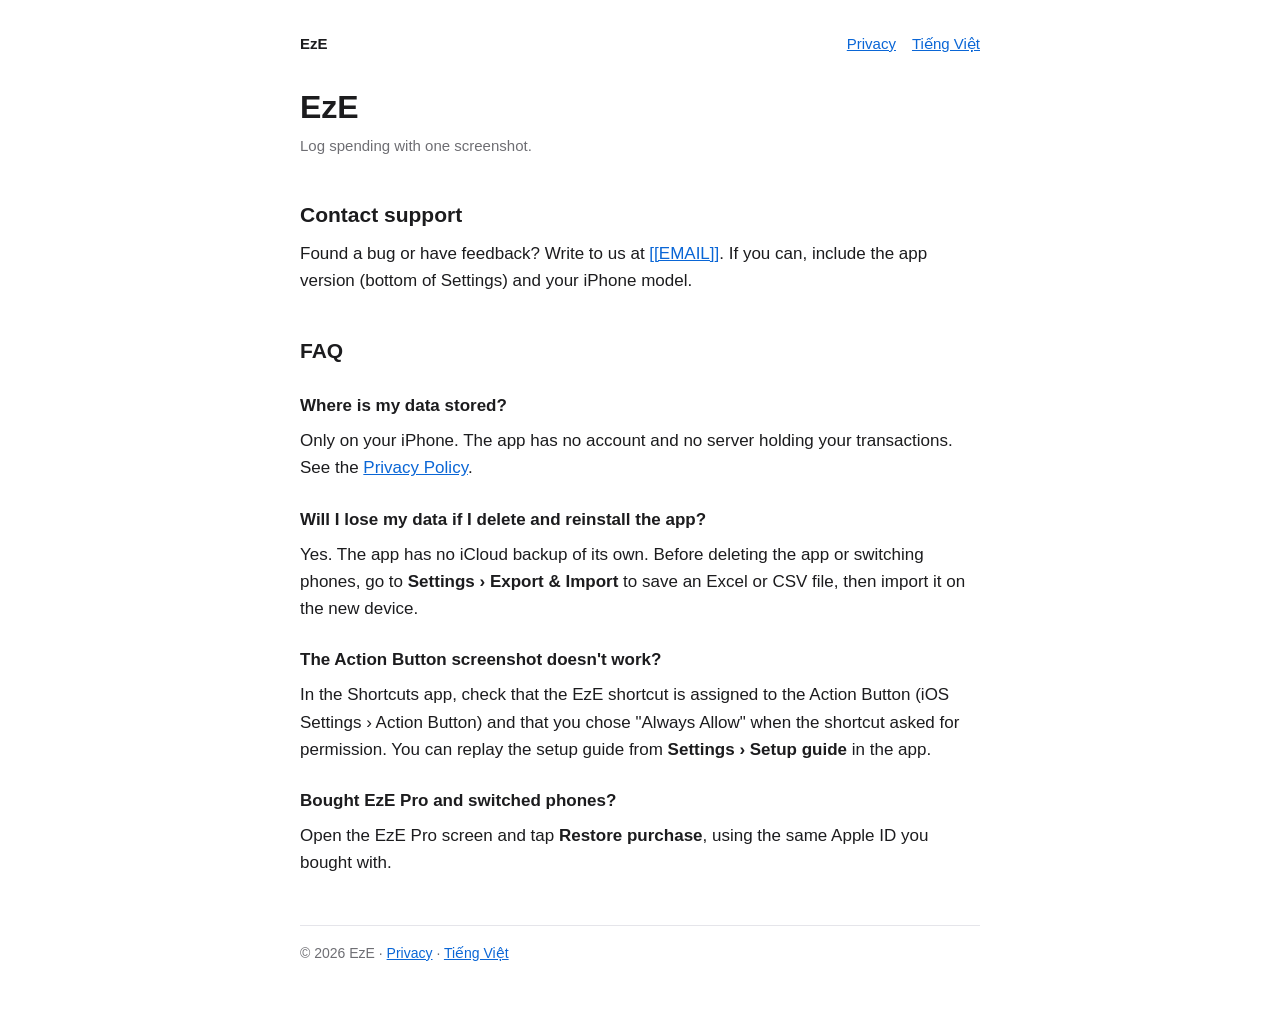
==== en/index.html @ e40d573e "Add EzE support and privacy policy pages (vi, en) Co-Authored-By: Claude Opus 5.5 <noreply@anthropic" ====
<!DOCTYPE html>
<html lang="en">
<head>
  <meta charset="utf-8">
  <meta name="viewport" content="width=device-width, initial-scale=1">
  <title>EzE – Support</title>
  <meta name="description" content="EzE: log spending with one screenshot. Support page.">
  <link rel="alternate" hreflang="vi" href="../">
  <link rel="stylesheet" href="../assets/style.css">
</head>
<body>
<main>
  <header class="top">
    <a class="brand" href="./">EzE</a>
    <nav><a href="privacy/">Privacy</a><a href="../" hreflang="vi">Tiếng Việt</a></nav>
  </header>

  <h1>EzE</h1>
  <p class="meta">Log spending with one screenshot.</p>

  <h2>Contact support</h2>
  <p>Found a bug or have feedback? Write to us at <a href="mailto:[[EMAIL]]">[[EMAIL]]</a>. If you can, include the app version (bottom of Settings) and your iPhone model.</p>

  <h2>FAQ</h2>

  <h3>Where is my data stored?</h3>
  <p>Only on your iPhone. The app has no account and no server holding your transactions. See the <a href="privacy/">Privacy Policy</a>.</p>

  <h3>Will I lose my data if I delete and reinstall the app?</h3>
  <p>Yes. The app has no iCloud backup of its own. Before deleting the app or switching phones, go to <strong>Settings › Export &amp; Import</strong> to save an Excel or CSV file, then import it on the new device.</p>

  <h3>The Action Button screenshot doesn't work?</h3>
  <p>In the Shortcuts app, check that the EzE shortcut is assigned to the Action Button (iOS Settings › Action Button) and that you chose "Always Allow" when the shortcut asked for permission. You can replay the setup guide from <strong>Settings › Setup guide</strong> in the app.</p>

  <h3>Bought EzE Pro and switched phones?</h3>
  <p>Open the EzE Pro screen and tap <strong>Restore purchase</strong>, using the same Apple ID you bought with.</p>

  <footer>© 2026 EzE · <a href="privacy/">Privacy</a> · <a href="../" hreflang="vi">Tiếng Việt</a></footer>
</main>
</body>
</html>
---- assets/style.css ----
:root {
  color-scheme: light dark;
  --bg: #ffffff;
  --text: #1c1c1e;
  --muted: #6e6e73;
  --border: #e5e5ea;
  --card: #f5f5f7;
  --link: #0a66d6;
}

@media (prefers-color-scheme: dark) {
  :root {
    --bg: #000000;
    --text: #f5f5f7;
    --muted: #a1a1a6;
    --border: #2c2c2e;
    --card: #1c1c1e;
    --link: #4da3ff;
  }
}

* { box-sizing: border-box; }

body {
  margin: 0;
  background: var(--bg);
  color: var(--text);
  font: 17px/1.6 -apple-system, BlinkMacSystemFont, "SF Pro Text", "Segoe UI", Roboto, "Helvetica Neue", Arial, sans-serif;
  -webkit-text-size-adjust: 100%;
}

main {
  max-width: 720px;
  margin: 0 auto;
  padding: 32px 20px 64px;
}

header.top {
  display: flex;
  justify-content: space-between;
  align-items: center;
  gap: 16px;
  margin-bottom: 32px;
  font-size: 15px;
}

header.top .brand { font-weight: 700; color: var(--text); text-decoration: none; }
header.top nav a { margin-left: 16px; }

h1 { font-size: 32px; line-height: 1.2; margin: 0 0 8px; }
h2 { font-size: 21px; margin: 40px 0 8px; }
h3 { font-size: 17px; margin: 24px 0 4px; }

p, ul { margin: 8px 0; }
ul { padding-left: 22px; }
li { margin: 4px 0; }

a { color: var(--link); }

.meta { color: var(--muted); font-size: 15px; margin-bottom: 24px; }

.summary {
  background: var(--card);
  border-radius: 14px;
  padding: 16px 20px;
  margin: 24px 0;
}
.summary ul { margin: 0; }

table { width: 100%; border-collapse: collapse; margin: 12px 0; font-size: 15px; }
th, td { text-align: left; vertical-align: top; padding: 10px 8px; border-bottom: 1px solid var(--border); }
th { color: var(--muted); font-weight: 600; }

footer {
  margin-top: 48px;
  padding-top: 16px;
  border-top: 1px solid var(--border);
  color: var(--muted);
  font-size: 14px;
}
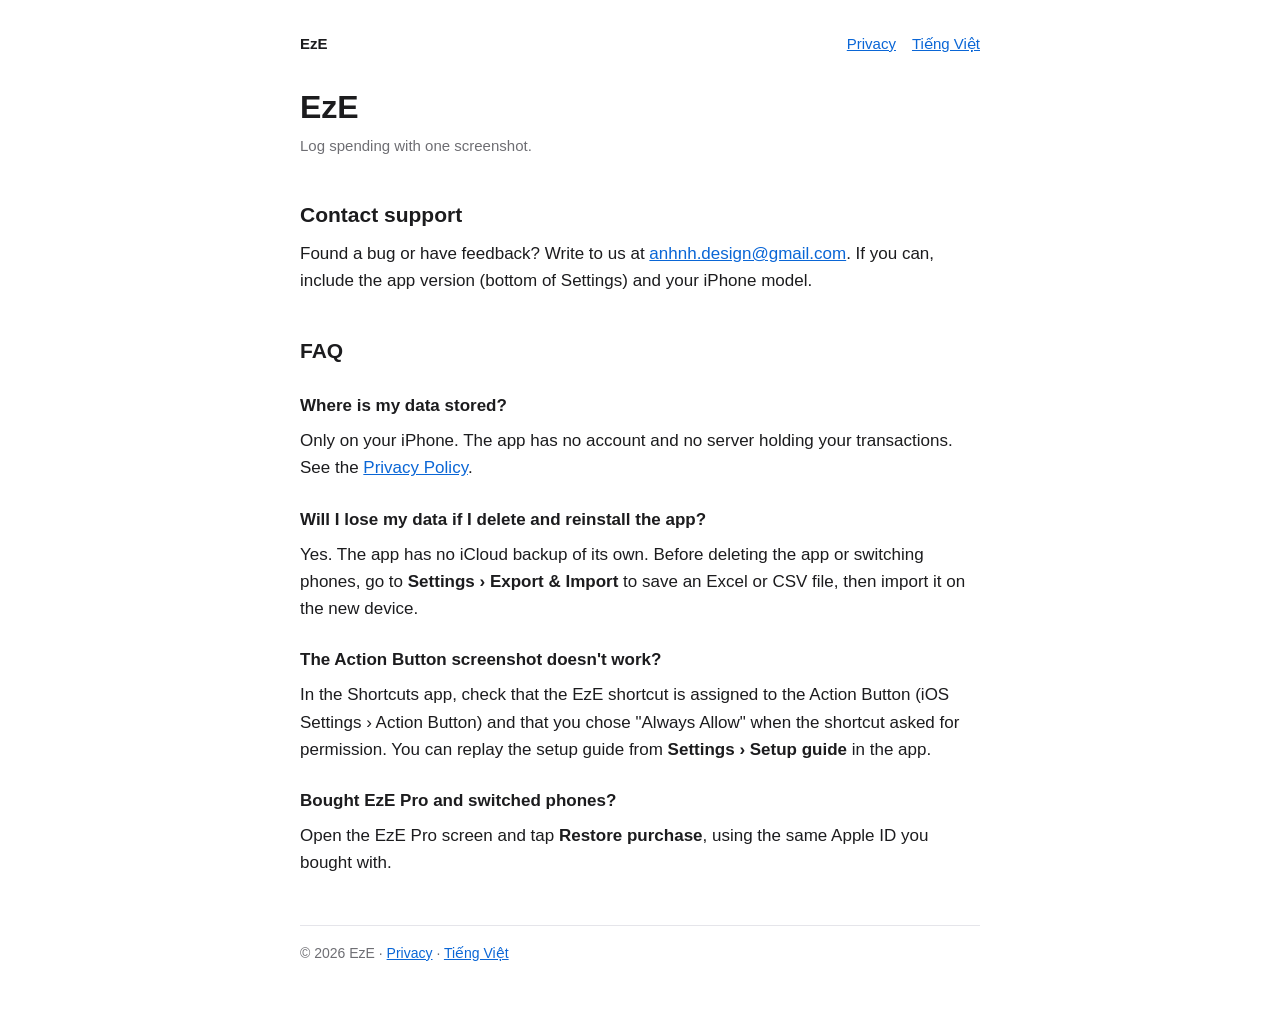
==== commit d40129b6: "Fill in developer name and contact email Co-Authored-By: Claude Opus 5.5 <noreply@anthropic.com>" ====
--- a/en/index.html
+++ b/en/index.html
@@ -19,7 +19,7 @@
   <p class="meta">Log spending with one screenshot.</p>
 
   <h2>Contact support</h2>
-  <p>Found a bug or have feedback? Write to us at <a href="mailto:[[EMAIL]]">[[EMAIL]]</a>. If you can, include the app version (bottom of Settings) and your iPhone model.</p>
+  <p>Found a bug or have feedback? Write to us at <a href="mailto:anhnh.design@gmail.com">anhnh.design@gmail.com</a>. If you can, include the app version (bottom of Settings) and your iPhone model.</p>
 
   <h2>FAQ</h2>
 
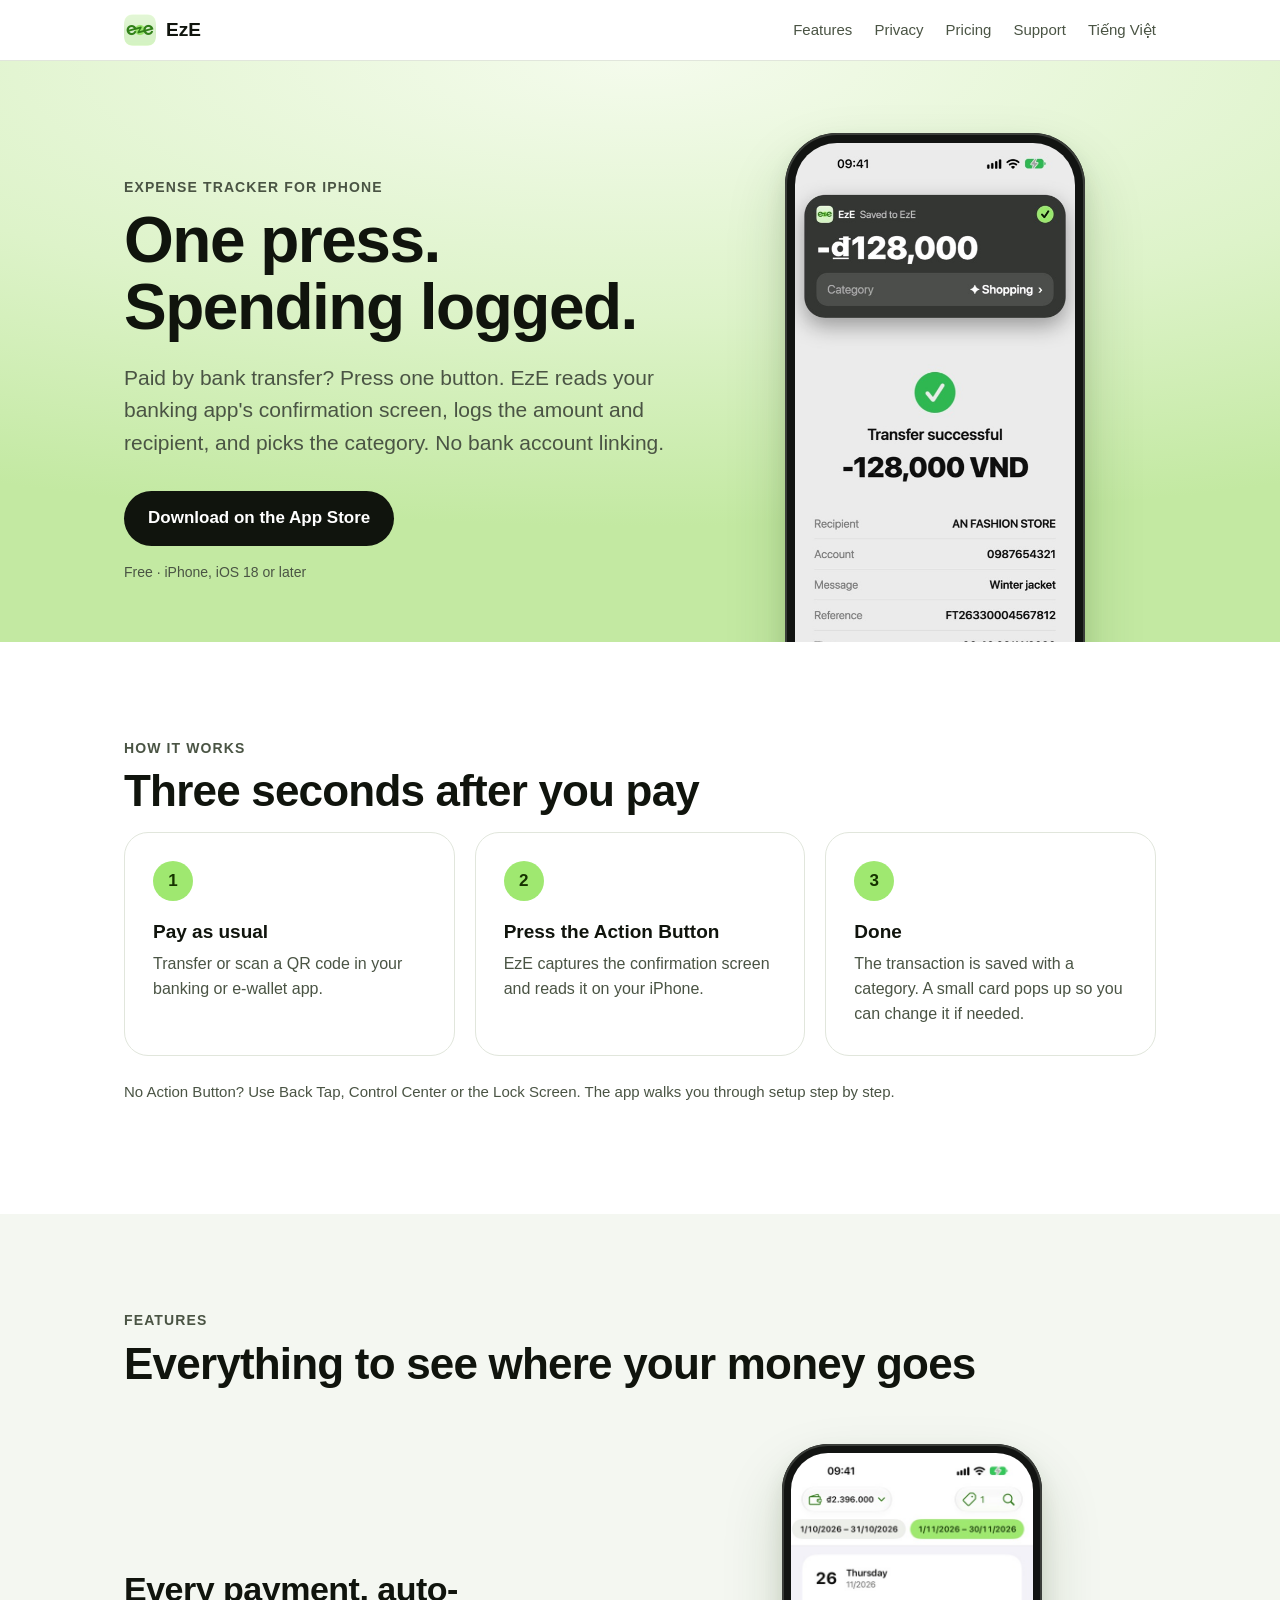
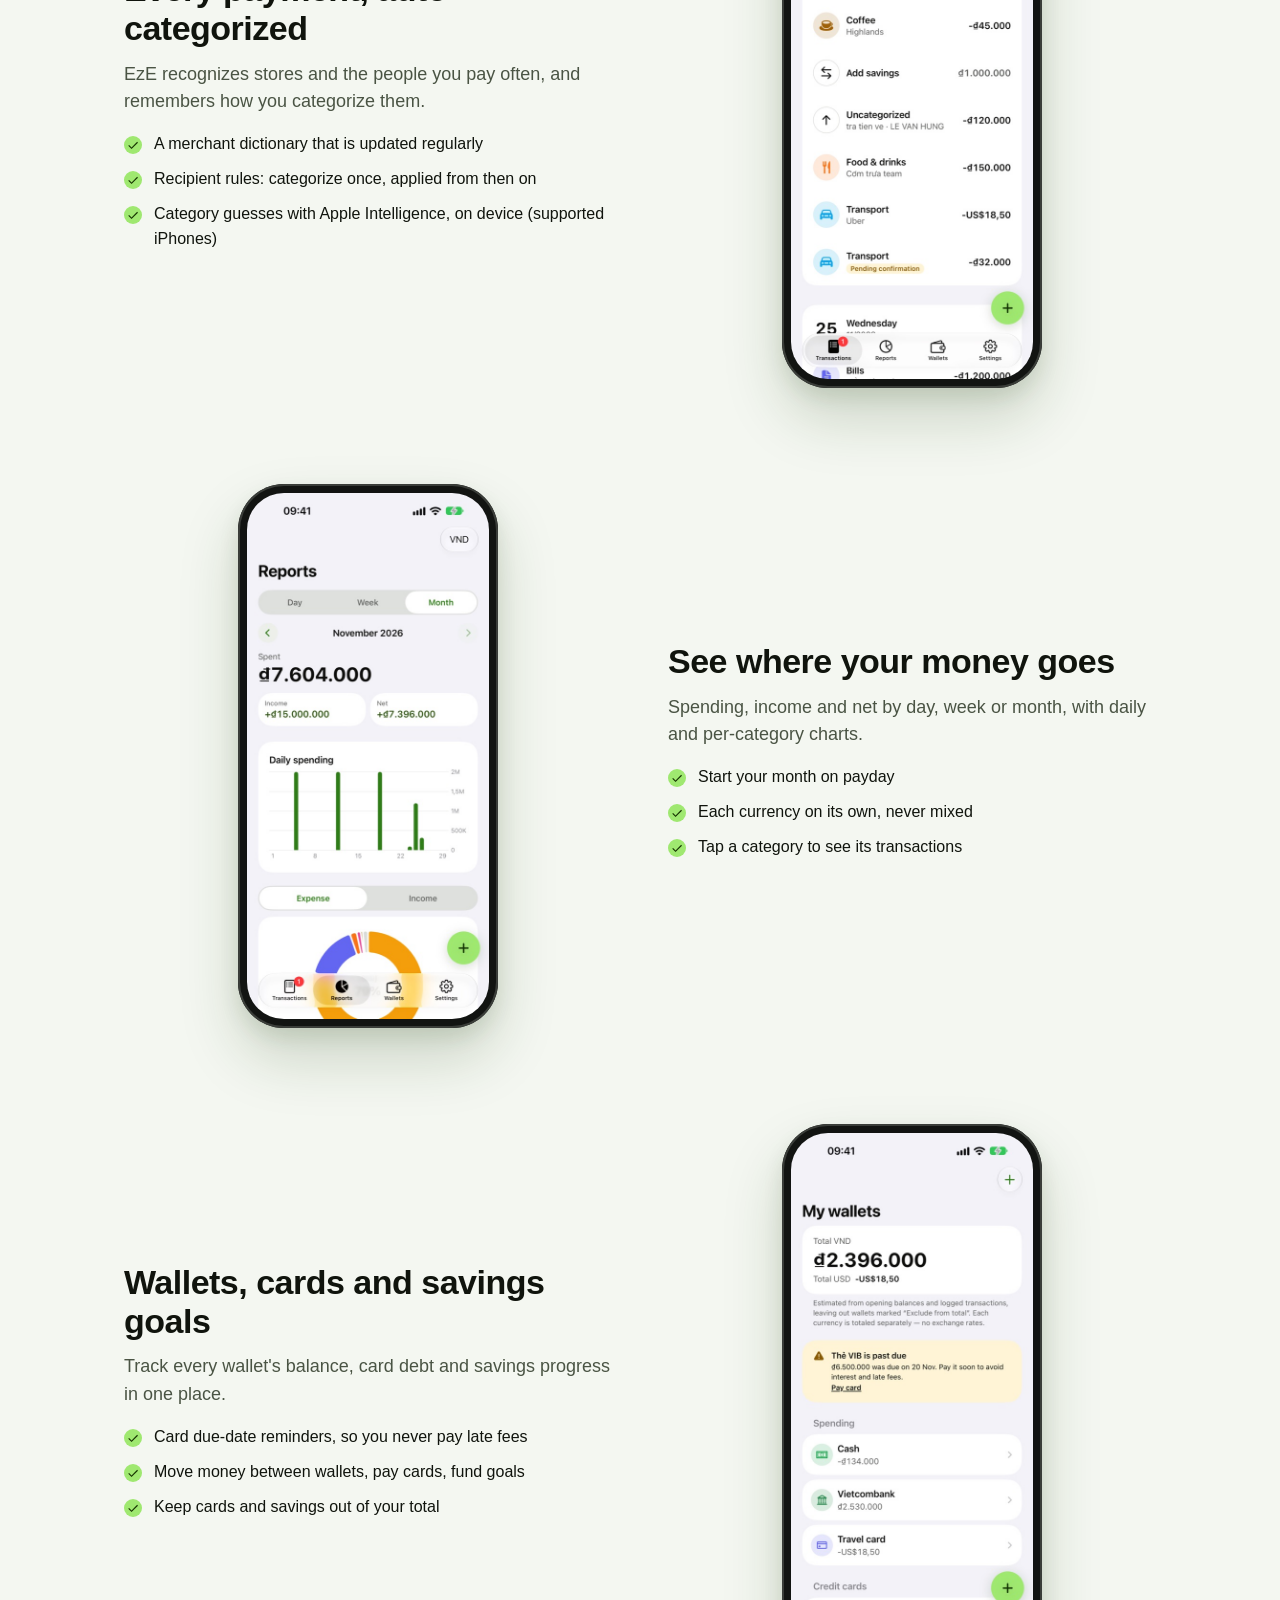
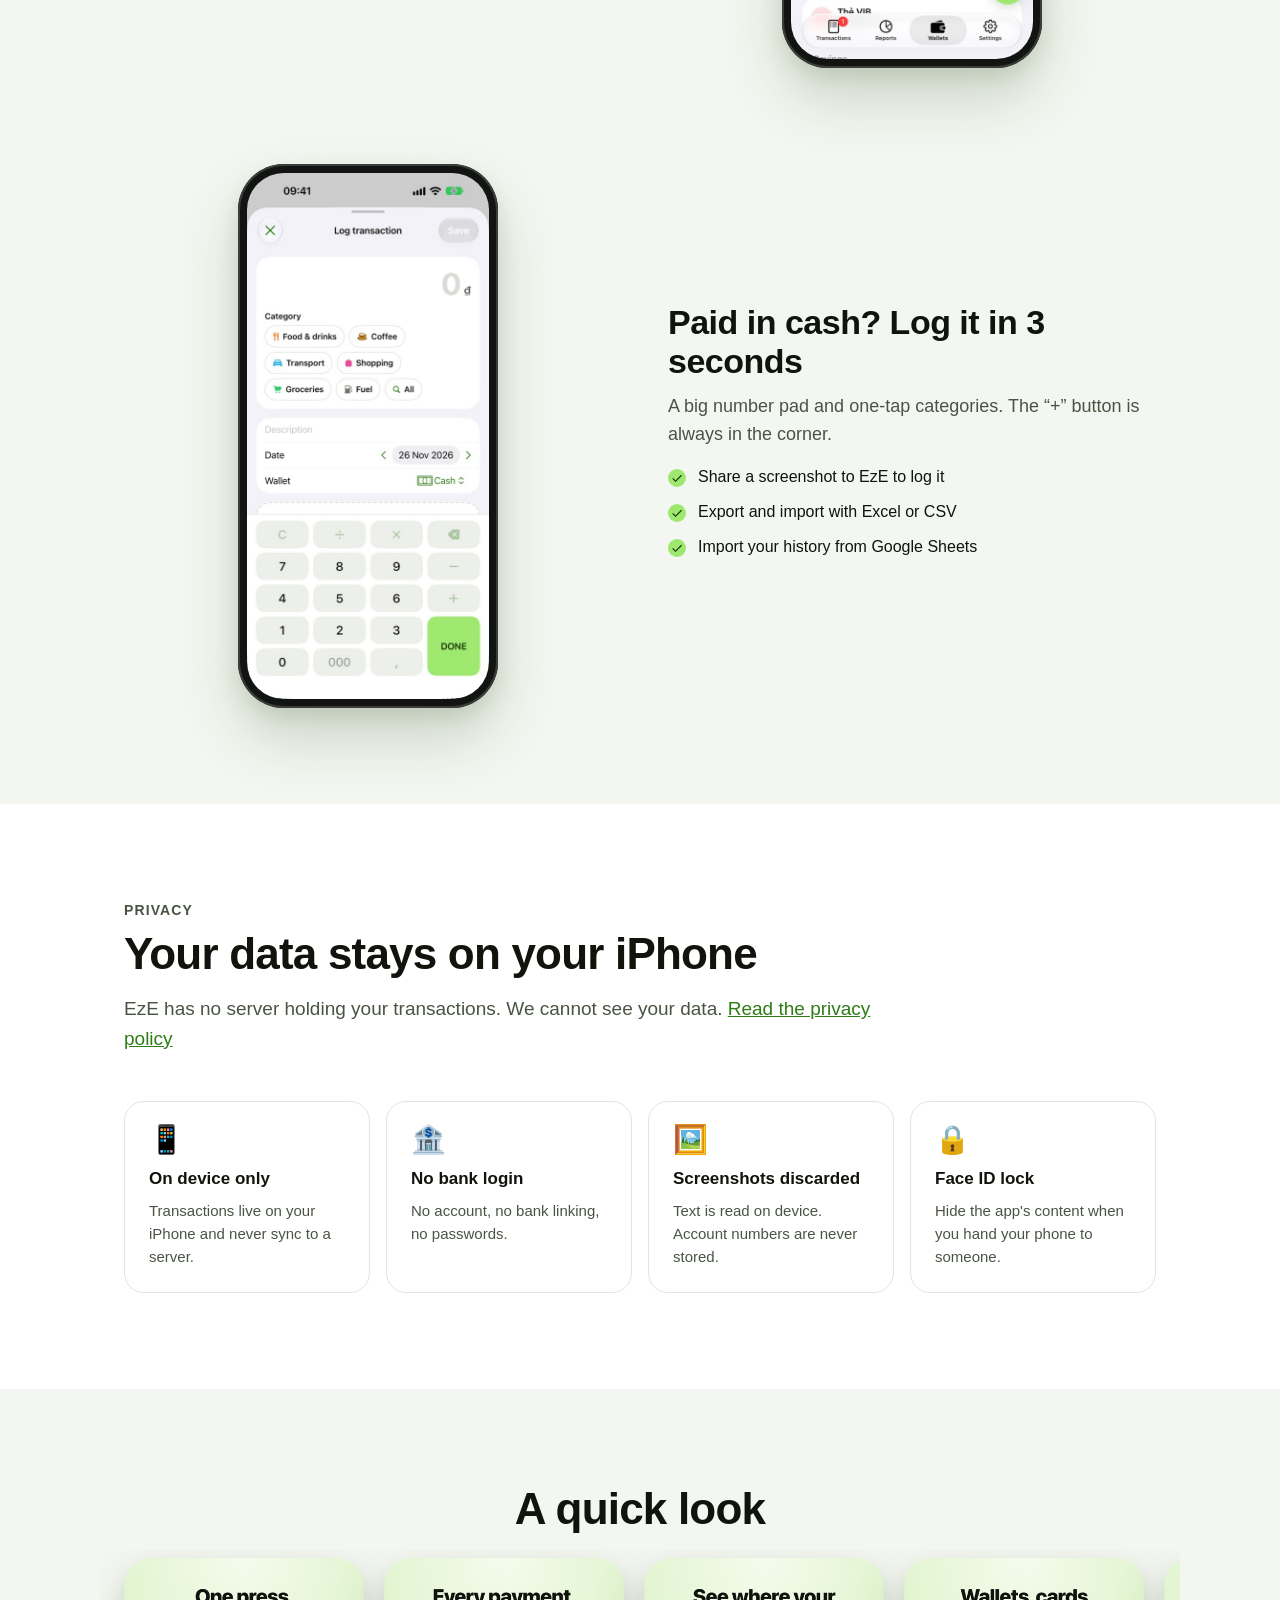
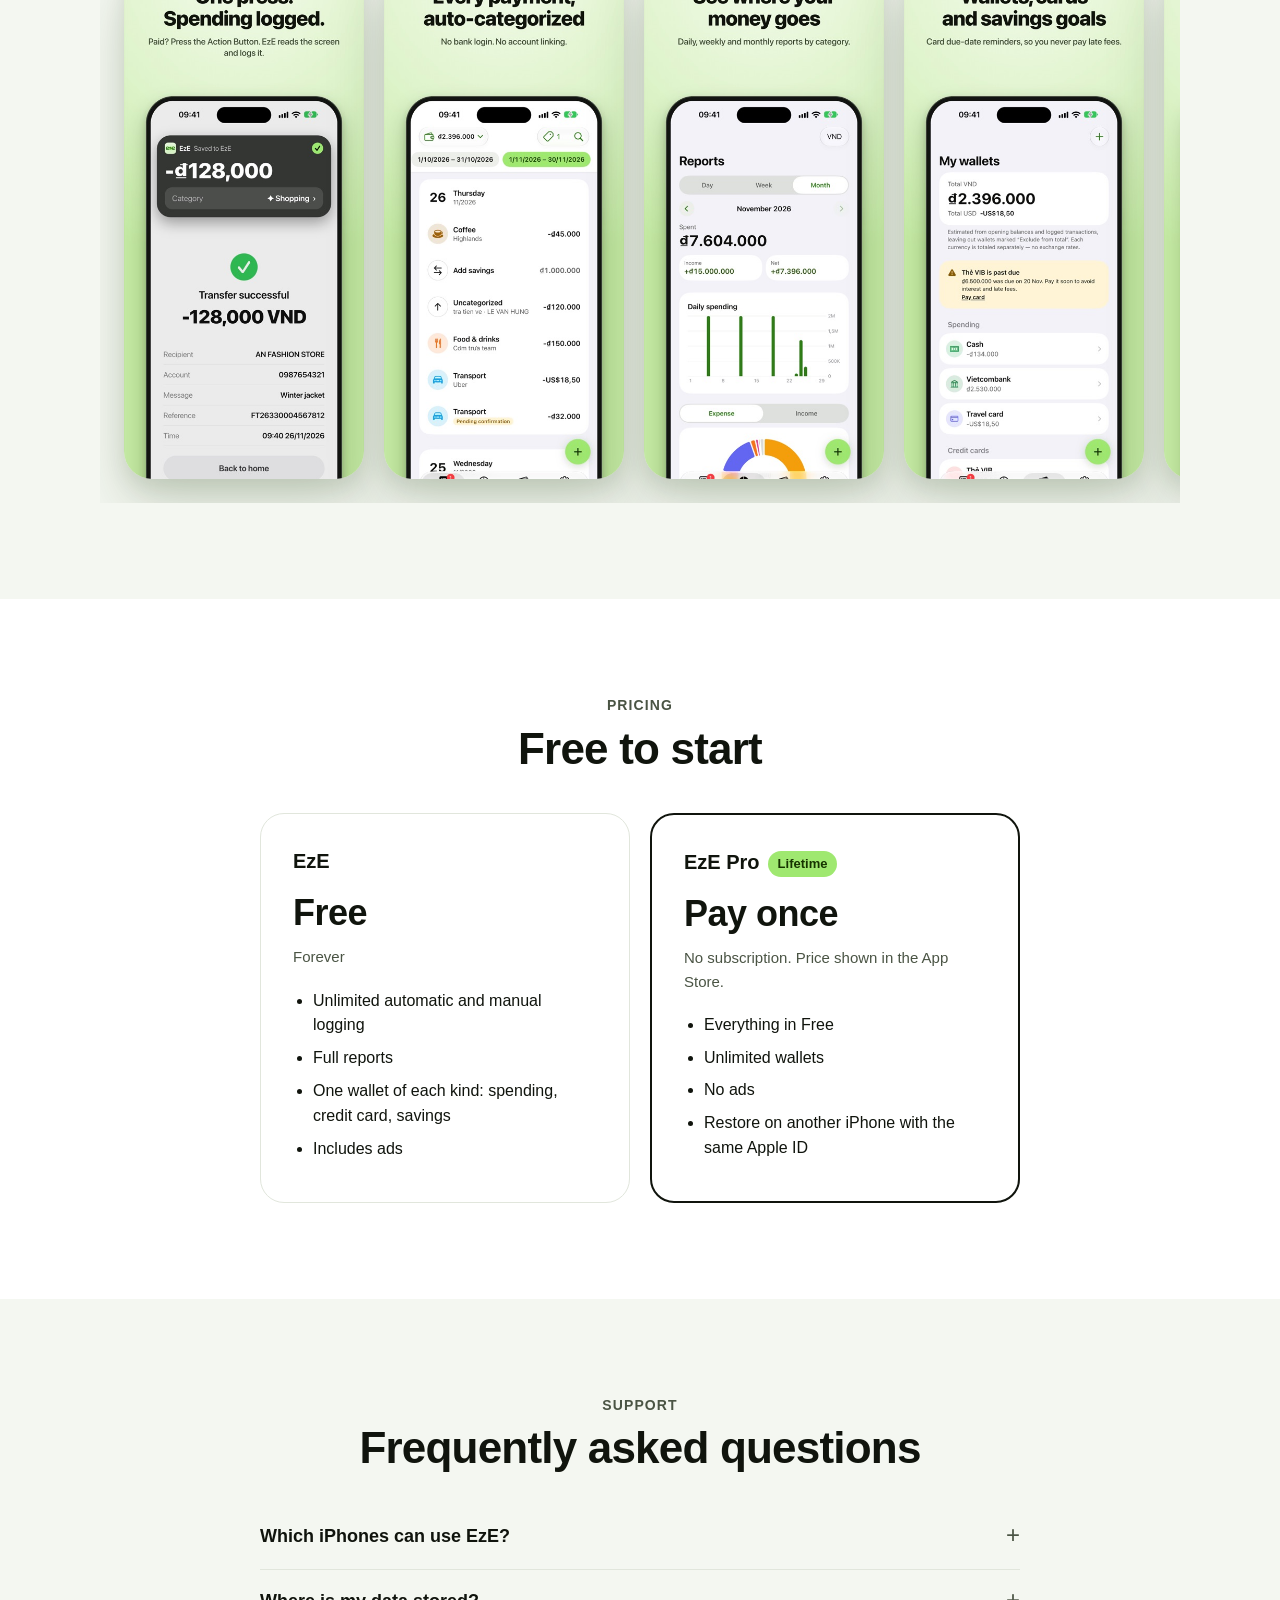
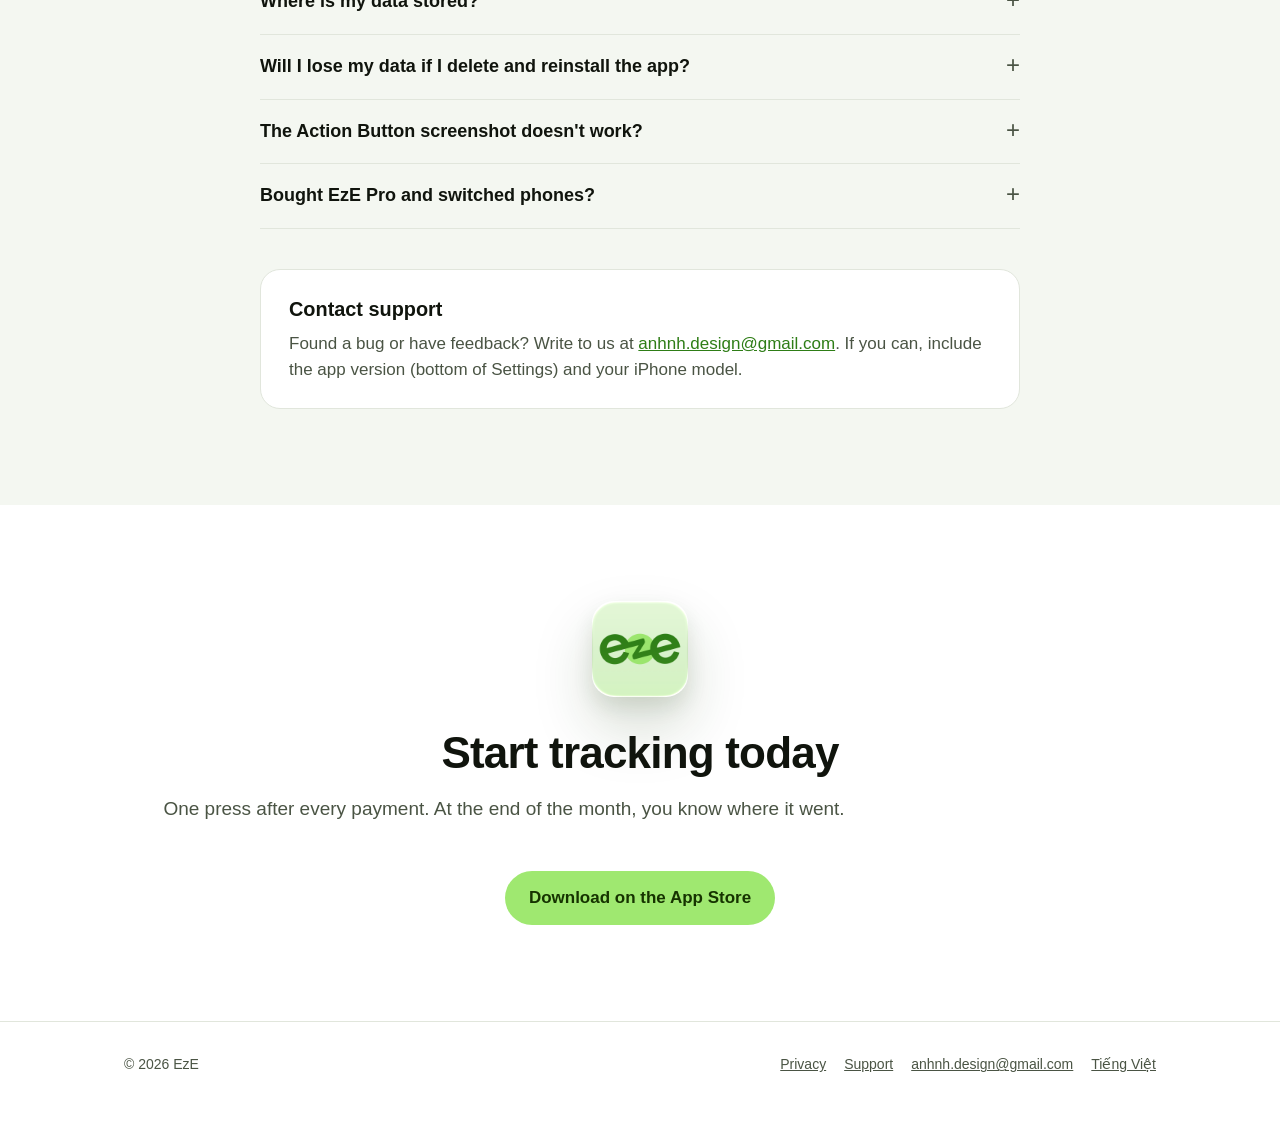
==== commit 7562d8b6: "Add marketing home page (vi, en) with support FAQ The home page now introduces the app (how it works" ====
--- a/en/index.html
+++ b/en/index.html
@@ -3,39 +3,160 @@
 <head>
   <meta charset="utf-8">
   <meta name="viewport" content="width=device-width, initial-scale=1">
-  <title>EzE – Support</title>
-  <meta name="description" content="EzE: log spending with one screenshot. Support page.">
-  <link rel="alternate" hreflang="vi" href="../">
-  <link rel="stylesheet" href="../assets/style.css">
+  <title>EzE – Log spending with the Action Button</title>
+  <meta name="description" content="Paid? Press the Action Button. EzE reads the screen on your iPhone, logs the amount and recipient, and picks the category. No bank login.">
+  <link rel="canonical" href="https://anhnh-design.github.io/eze/en/">
+  <link rel="alternate" hreflang="en" href="https://anhnh-design.github.io/eze/en/">
+  <link rel="alternate" hreflang="vi" href="https://anhnh-design.github.io/eze/">
+  <meta name="apple-itunes-app" content="app-id=6838168921">
+  <meta property="og:type" content="website">
+  <meta property="og:title" content="EzE – Log spending with the Action Button">
+  <meta property="og:description" content="Paid? Press the Action Button. EzE reads the screen on your iPhone, logs the amount and recipient, and picks the category. No bank login.">
+  <meta property="og:url" content="https://anhnh-design.github.io/eze/en/">
+  <meta property="og:image" content="https://anhnh-design.github.io/eze/assets/img/en/01-hero.jpg">
+  <meta name="twitter:card" content="summary_large_image">
+  <link rel="icon" href="../assets/icon.png">
+  <link rel="apple-touch-icon" href="../assets/apple-touch-icon.png">
+  <link rel="stylesheet" href="../assets/landing.css">
 </head>
 <body>
+<header class="nav">
+  <div class="wrap">
+    <a class="brand" href="./"><img src="../assets/icon.png" alt="" width="32" height="32">EzE</a>
+    <nav><a class="opt" href="#features">Features</a><a class="opt" href="#privacy">Privacy</a><a class="opt" href="#pricing">Pricing</a><a class="opt" href="#support">Support</a><a href="../" hreflang="vi">Tiếng Việt</a></nav>
+  </div>
+</header>
+
 <main>
-  <header class="top">
-    <a class="brand" href="./">EzE</a>
-    <nav><a href="privacy/">Privacy</a><a href="../" hreflang="vi">Tiếng Việt</a></nav>
-  </header>
+  <div class="hero">
+    <div class="wrap">
+      <div>
+        <p class="eyebrow">Expense tracker for iPhone</p>
+        <h1>One press.<br>Spending logged.</h1>
+        <p class="lead">Paid by bank transfer? Press one button. EzE reads your banking app&#x27;s confirmation screen, logs the amount and recipient, and picks the category. No bank account linking.</p>
+        <a class="btn" href="https://apps.apple.com/app/id6838168921">Download on the App Store</a>
+        <p class="note">Free · iPhone, iOS 18 or later</p>
+      </div>
+      <div class="shot"><div class="phone"><img src="../assets/img/en/screen-hero-screen.jpg" alt="EzE notification showing a ₫128,000 transfer saved under Shopping" width="1100" height="2390"></div></div>
+    </div>
+  </div>
 
-  <h1>EzE</h1>
-  <p class="meta">Log spending with one screenshot.</p>
+  <section>
+    <div class="wrap">
+      <p class="eyebrow">How it works</p>
+      <h2>Three seconds after you pay</h2>
+      <div class="steps"><div class="step"><h3>Pay as usual</h3><p>Transfer or scan a QR code in your banking or e-wallet app.</p></div><div class="step"><h3>Press the Action Button</h3><p>EzE captures the confirmation screen and reads it on your iPhone.</p></div><div class="step"><h3>Done</h3><p>The transaction is saved with a category. A small card pops up so you can change it if needed.</p></div></div>
+      <p class="tip">No Action Button? Use Back Tap, Control Center or the Lock Screen. The app walks you through setup step by step.</p>
+    </div>
+  </section>
 
-  <h2>Contact support</h2>
-  <p>Found a bug or have feedback? Write to us at <a href="mailto:anhnh.design@gmail.com">anhnh.design@gmail.com</a>. If you can, include the app version (bottom of Settings) and your iPhone model.</p>
+  <section id="features" class="soft">
+    <div class="wrap">
+      <p class="eyebrow">Features</p>
+      <h2>Everything to see where your money goes</h2>
+      <div class="features">
+    <div class="feature">
+      <div class="text">
+        <h3>Every payment, auto-categorized</h3>
+        <p>EzE recognizes stores and the people you pay often, and remembers how you categorize them.</p>
+        <ul><li>A merchant dictionary that is updated regularly</li><li>Recipient rules: categorize once, applied from then on</li><li>Category guesses with Apple Intelligence, on device (supported iPhones)</li></ul>
+      </div>
+      <div class="shot"><div class="phone sm"><img src="../assets/img/en/screen-list.jpg" alt="Transaction list grouped by day, each with a category icon" width="1100" height="2390" loading="lazy"></div></div>
+    </div>
+    <div class="feature">
+      <div class="text">
+        <h3>See where your money goes</h3>
+        <p>Spending, income and net by day, week or month, with daily and per-category charts.</p>
+        <ul><li>Start your month on payday</li><li>Each currency on its own, never mixed</li><li>Tap a category to see its transactions</li></ul>
+      </div>
+      <div class="shot"><div class="phone sm"><img src="../assets/img/en/screen-reports.jpg" alt="Monthly report with a daily spending chart and a category donut" width="1100" height="2390" loading="lazy"></div></div>
+    </div>
+    <div class="feature">
+      <div class="text">
+        <h3>Wallets, cards and savings goals</h3>
+        <p>Track every wallet&#x27;s balance, card debt and savings progress in one place.</p>
+        <ul><li>Card due-date reminders, so you never pay late fees</li><li>Move money between wallets, pay cards, fund goals</li><li>Keep cards and savings out of your total</li></ul>
+      </div>
+      <div class="shot"><div class="phone sm"><img src="../assets/img/en/screen-wallets.jpg" alt="Wallets screen with total balance, an overdue card alert and the wallet list" width="1100" height="2390" loading="lazy"></div></div>
+    </div>
+    <div class="feature">
+      <div class="text">
+        <h3>Paid in cash? Log it in 3 seconds</h3>
+        <p>A big number pad and one-tap categories. The “+” button is always in the corner.</p>
+        <ul><li>Share a screenshot to EzE to log it</li><li>Export and import with Excel or CSV</li><li>Import your history from Google Sheets</li></ul>
+      </div>
+      <div class="shot"><div class="phone sm"><img src="../assets/img/en/screen-entry.jpg" alt="Entry screen with a number pad and category list" width="1100" height="2390" loading="lazy"></div></div>
+    </div>
+      </div>
+    </div>
+  </section>
 
-  <h2>FAQ</h2>
+  <section id="privacy">
+    <div class="wrap">
+      <p class="eyebrow">Privacy</p>
+      <h2>Your data stays on your iPhone</h2>
+      <p class="sub">EzE has no server holding your transactions. We cannot see your data. <a href="privacy/">Read the privacy policy</a></p>
+      <div class="cards"><div class="card"><div class="ic" aria-hidden="true">📱</div><h3>On device only</h3><p>Transactions live on your iPhone and never sync to a server.</p></div><div class="card"><div class="ic" aria-hidden="true">🏦</div><h3>No bank login</h3><p>No account, no bank linking, no passwords.</p></div><div class="card"><div class="ic" aria-hidden="true">🖼️</div><h3>Screenshots discarded</h3><p>Text is read on device. Account numbers are never stored.</p></div><div class="card"><div class="ic" aria-hidden="true">🔒</div><h3>Face ID lock</h3><p>Hide the app&#x27;s content when you hand your phone to someone.</p></div></div>
+    </div>
+  </section>
 
-  <h3>Where is my data stored?</h3>
-  <p>Only on your iPhone. The app has no account and no server holding your transactions. See the <a href="privacy/">Privacy Policy</a>.</p>
+  <section class="soft">
+    <div class="wrap">
+      <h2 class="center">A quick look</h2>
+      <div class="gallery"><img src="../assets/img/en/01-hero.jpg" alt="One press. Spending logged." width="1000" height="2174" loading="lazy"><img src="../assets/img/en/02-list.jpg" alt="Every payment, auto-categorized" width="1000" height="2174" loading="lazy"><img src="../assets/img/en/03-reports.jpg" alt="See where your money goes" width="1000" height="2174" loading="lazy"><img src="../assets/img/en/04-wallets.jpg" alt="Wallets, cards and savings goals" width="1000" height="2174" loading="lazy"><img src="../assets/img/en/05-entry.jpg" alt="Paid in cash? Log it in 3 seconds" width="1000" height="2174" loading="lazy"></div>
+    </div>
+  </section>
 
-  <h3>Will I lose my data if I delete and reinstall the app?</h3>
-  <p>Yes. The app has no iCloud backup of its own. Before deleting the app or switching phones, go to <strong>Settings › Export &amp; Import</strong> to save an Excel or CSV file, then import it on the new device.</p>
+  <section id="pricing">
+    <div class="wrap center">
+      <p class="eyebrow">Pricing</p>
+      <h2>Free to start</h2>
+      <div class="plans" style="margin-top:40px">
+        <div class="plan">
+          <h3>EzE</h3>
+          <div class="price">Free</div>
+          <p class="per">Forever</p>
+          <ul><li>Unlimited automatic and manual logging</li><li>Full reports</li><li>One wallet of each kind: spending, credit card, savings</li><li>Includes ads</li></ul>
+        </div>
+        <div class="plan pro">
+          <h3>EzE Pro<span class="badge">Lifetime</span></h3>
+          <div class="price">Pay once</div>
+          <p class="per">No subscription. Price shown in the App Store.</p>
+          <ul><li>Everything in Free</li><li>Unlimited wallets</li><li>No ads</li><li>Restore on another iPhone with the same Apple ID</li></ul>
+        </div>
+      </div>
+    </div>
+  </section>
 
-  <h3>The Action Button screenshot doesn't work?</h3>
-  <p>In the Shortcuts app, check that the EzE shortcut is assigned to the Action Button (iOS Settings › Action Button) and that you chose "Always Allow" when the shortcut asked for permission. You can replay the setup guide from <strong>Settings › Setup guide</strong> in the app.</p>
+  <section id="support" class="soft">
+    <div class="wrap">
+      <div class="center">
+        <p class="eyebrow">Support</p>
+        <h2>Frequently asked questions</h2>
+      </div>
+      <div class="faq" style="margin-top:32px"><details><summary>Which iPhones can use EzE?</summary><p>Any iPhone on iOS 18 or later. The Action Button is on iPhone 15 Pro, 15 Pro Max, the iPhone 16 lineup, 16e, the iPhone 17 lineup and iPhone Air. Other models use Back Tap, Control Center or the Lock Screen.</p></details><details><summary>Where is my data stored?</summary><p>Only on your iPhone. The app has no account and no server holding your transactions. See the <a href="privacy/">Privacy Policy</a>.</p></details><details><summary>Will I lose my data if I delete and reinstall the app?</summary><p>Yes. The app has no iCloud backup of its own. Before deleting the app or switching phones, go to <strong>Settings › Export &amp; Import</strong> to save an Excel or CSV file, then import it on the new device.</p></details><details><summary>The Action Button screenshot doesn&#x27;t work?</summary><p>In the Shortcuts app, check that the EzE shortcut is assigned to the Action Button (iOS Settings › Action Button) and that you chose “Always Allow” when the shortcut asked for permission. You can replay the setup guide from <strong>Settings › Setup guide</strong> in the app.</p></details><details><summary>Bought EzE Pro and switched phones?</summary><p>Open the EzE Pro screen and tap <strong>Restore purchase</strong>, using the same Apple ID you bought with.</p></details></div>
+      <div class="contact">
+        <h3>Contact support</h3>
+        <p>Found a bug or have feedback? Write to us at <a href="mailto:anhnh.design@gmail.com">anhnh.design@gmail.com</a>. If you can, include the app version (bottom of Settings) and your iPhone model.</p>
+      </div>
+    </div>
+  </section>
 
-  <h3>Bought EzE Pro and switched phones?</h3>
-  <p>Open the EzE Pro screen and tap <strong>Restore purchase</strong>, using the same Apple ID you bought with.</p>
+  <section class="cta">
+    <div class="wrap">
+      <img class="icon" src="../assets/icon.png" alt="" width="96" height="96" loading="lazy">
+      <h2>Start tracking today</h2>
+      <p class="sub">One press after every payment. At the end of the month, you know where it went.</p>
+      <a class="btn lime" href="https://apps.apple.com/app/id6838168921">Download on the App Store</a>
+    </div>
+  </section>
+</main>
 
-  <footer>© 2026 EzE · <a href="privacy/">Privacy</a> · <a href="../" hreflang="vi">Tiếng Việt</a></footer>
-</main>
+<footer>
+  <div class="wrap">
+    <span>© 2026 EzE</span>
+    <nav><a href="privacy/">Privacy</a><a href="#support">Support</a><a href="mailto:anhnh.design@gmail.com">anhnh.design@gmail.com</a><a href="../" hreflang="vi">Tiếng Việt</a></nav>
+  </div>
+</footer>
 </body>
 </html>
--- a/assets/landing.css
+++ b/assets/landing.css
@@ -0,0 +1,195 @@
+/* Trang giới thiệu EzE (trang chủ). Trang chính sách dùng style.css. */
+:root {
+  color-scheme: light dark;
+  --bg: #ffffff;
+  --bg-soft: #f4f7f1;
+  --ink: #10140d;
+  --ink-2: #4a5444;
+  --border: #e1e6dc;
+  --card: #ffffff;
+  --lime: #9fe870;
+  --on-lime: #163300;
+  --hero-1: #f4fbec;
+  --hero-2: #ddf3c9;
+  --hero-3: #c3e9a2;
+  --link: #2e7d16;
+  --frame: #121412;
+  --shadow: 0 30px 60px rgba(30, 60, 10, .18), 0 10px 20px rgba(30, 60, 10, .10);
+}
+
+@media (prefers-color-scheme: dark) {
+  :root {
+    --bg: #0d100c;
+    --bg-soft: #151a13;
+    --ink: #e8ebe6;
+    --ink-2: #a3a8a0;
+    --border: #2a3127;
+    --card: #1c201b;
+    --hero-1: #1a2416;
+    --hero-2: #16200f;
+    --hero-3: #0f160b;
+    --link: #e8ebe6;
+    --frame: #2a2d29;
+    --shadow: 0 30px 60px rgba(0, 0, 0, .5);
+  }
+}
+
+* { box-sizing: border-box; }
+
+html { scroll-behavior: smooth; }
+
+body {
+  margin: 0;
+  background: var(--bg);
+  color: var(--ink);
+  font: 17px/1.55 -apple-system, BlinkMacSystemFont, "SF Pro Text", "Segoe UI", Roboto, "Helvetica Neue", Arial, sans-serif;
+  -webkit-text-size-adjust: 100%;
+  -webkit-font-smoothing: antialiased;
+}
+
+a { color: var(--link); }
+img { max-width: 100%; height: auto; }
+
+.wrap { max-width: 1080px; margin: 0 auto; padding: 0 24px; }
+
+/* Thanh trên cùng */
+.nav {
+  position: sticky; top: 0; z-index: 10;
+  background: color-mix(in srgb, var(--bg) 82%, transparent);
+  backdrop-filter: saturate(180%) blur(16px);
+  -webkit-backdrop-filter: saturate(180%) blur(16px);
+  border-bottom: 1px solid var(--border);
+}
+.nav .wrap { display: flex; align-items: center; justify-content: space-between; height: 60px; gap: 16px; }
+.brand { display: flex; align-items: center; gap: 10px; font-weight: 700; font-size: 19px; color: var(--ink); text-decoration: none; }
+.brand img { width: 32px; height: 32px; border-radius: 8px; }
+.nav nav { display: flex; gap: 22px; font-size: 15px; }
+.nav nav a { color: var(--ink-2); text-decoration: none; }
+.nav nav a:hover { color: var(--ink); }
+@media (max-width: 640px) { .nav nav .opt { display: none; } }
+
+/* Nút */
+.btn {
+  display: inline-flex; align-items: center; gap: 10px;
+  padding: 14px 24px; border-radius: 999px;
+  font-weight: 600; font-size: 17px; text-decoration: none;
+  background: var(--ink); color: var(--bg);
+}
+.btn svg { width: 20px; height: 20px; fill: currentColor; }
+.btn.lime { background: var(--lime); color: var(--on-lime); }
+.btn:hover { opacity: .9; }
+
+/* Hero */
+.hero {
+  background: radial-gradient(120% 80% at 50% 0%, var(--hero-1) 0%, var(--hero-2) 55%, var(--hero-3) 100%);
+  overflow: hidden;
+}
+.hero .wrap { display: grid; grid-template-columns: 1.1fr .9fr; gap: 48px; align-items: center; padding-top: 72px; padding-bottom: 0; }
+.hero h1 { font-size: clamp(40px, 6vw, 64px); line-height: 1.05; letter-spacing: -1.5px; margin: 0 0 20px; font-weight: 800; }
+.hero .lead { font-size: 21px; color: var(--ink-2); margin: 0 0 32px; max-width: 32em; }
+.hero .note { font-size: 14px; color: var(--ink-2); margin-top: 16px; }
+.hero .shot { align-self: end; justify-self: center; margin-bottom: -120px; }
+@media (max-width: 820px) {
+  .hero .wrap { grid-template-columns: 1fr; text-align: center; padding-top: 48px; }
+  .hero .lead { margin-left: auto; margin-right: auto; }
+  .hero .shot { margin-bottom: -160px; }
+}
+
+/* Khung iPhone */
+.phone {
+  width: 300px; padding: 10px; border-radius: 52px;
+  background: var(--frame);
+  box-shadow: 0 0 0 2px #3a3d39 inset, var(--shadow);
+}
+.phone img { display: block; width: 100%; border-radius: 42px; }
+.phone.sm { width: 260px; border-radius: 46px; padding: 9px; }
+.phone.sm img { border-radius: 37px; }
+
+section { padding: 96px 0; }
+section.soft { background: var(--bg-soft); }
+
+.eyebrow { font-size: 14px; font-weight: 700; letter-spacing: .08em; text-transform: uppercase; color: var(--ink-2); margin: 0 0 8px; }
+h2 { font-size: clamp(30px, 4vw, 44px); line-height: 1.1; letter-spacing: -.8px; margin: 0 0 16px; font-weight: 800; }
+.sub { font-size: 19px; color: var(--ink-2); margin: 0 0 48px; max-width: 40em; }
+.center { text-align: center; }
+.center .sub { margin-left: auto; margin-right: auto; }
+
+/* 3 bước */
+.steps { display: grid; grid-template-columns: repeat(3, 1fr); gap: 20px; counter-reset: step; }
+.step { background: var(--card); border: 1px solid var(--border); border-radius: 24px; padding: 28px; }
+.step::before {
+  counter-increment: step; content: counter(step);
+  display: inline-grid; place-items: center; width: 40px; height: 40px; border-radius: 50%;
+  background: var(--lime); color: var(--on-lime); font-weight: 800; margin-bottom: 16px;
+}
+.step h3 { margin: 0 0 6px; font-size: 19px; }
+.step p { margin: 0; color: var(--ink-2); font-size: 16px; }
+.tip { margin-top: 24px; font-size: 15px; color: var(--ink-2); }
+@media (max-width: 820px) { .steps { grid-template-columns: 1fr; } }
+
+/* Tính năng: chữ + màn hình xen kẽ */
+.features { margin-top: 56px; }
+.feature { display: grid; grid-template-columns: 1fr 1fr; gap: 56px; align-items: center; }
+.feature + .feature { margin-top: 96px; }
+.feature .shot { justify-self: center; }
+.feature:nth-of-type(even) .text { order: 2; }
+.feature h3 { font-size: clamp(26px, 3.2vw, 34px); line-height: 1.15; letter-spacing: -.5px; margin: 0 0 12px; }
+.feature p { color: var(--ink-2); font-size: 18px; margin: 0 0 12px; }
+.feature ul { margin: 16px 0 0; padding: 0; list-style: none; }
+.feature li { padding-left: 30px; position: relative; margin: 10px 0; font-size: 16px; }
+.feature li::before {
+  content: ""; position: absolute; left: 0; top: 4px; width: 18px; height: 18px; border-radius: 50%;
+  background: var(--lime) url("data:image/svg+xml,%3Csvg xmlns='http://www.w3.org/2000/svg' viewBox='0 0 24 24'%3E%3Cpath d='M9.5 16.2 5.3 12l-1.4 1.4 5.6 5.6 11-11-1.4-1.4z' fill='%23163300'/%3E%3C/svg%3E") center / 14px no-repeat;
+}
+@media (max-width: 820px) {
+  .feature { grid-template-columns: 1fr; gap: 32px; text-align: center; }
+  .feature:nth-of-type(even) .text { order: 0; }
+  .feature ul { display: inline-block; text-align: left; }
+}
+
+/* Quyền riêng tư */
+.cards { display: grid; grid-template-columns: repeat(4, 1fr); gap: 16px; }
+.card { background: var(--card); border: 1px solid var(--border); border-radius: 20px; padding: 24px; }
+.card .ic { font-size: 28px; line-height: 1; margin-bottom: 12px; }
+.card h3 { margin: 0 0 6px; font-size: 17px; }
+.card p { margin: 0; color: var(--ink-2); font-size: 15px; }
+@media (max-width: 900px) { .cards { grid-template-columns: repeat(2, 1fr); } }
+@media (max-width: 520px) { .cards { grid-template-columns: 1fr; } }
+
+/* Dải ảnh App Store */
+.gallery { display: flex; gap: 20px; overflow-x: auto; scroll-snap-type: x mandatory; padding: 8px 24px 24px; margin: 0 -24px; }
+.gallery img { flex: 0 0 auto; width: 240px; border-radius: 28px; scroll-snap-align: center; box-shadow: var(--shadow); }
+
+/* Giá */
+.plans { display: grid; grid-template-columns: 1fr 1fr; gap: 20px; max-width: 760px; margin: 0 auto; }
+.plan { background: var(--card); border: 1px solid var(--border); border-radius: 24px; padding: 32px; text-align: left; }
+.plan.pro { border: 2px solid var(--ink); }
+.plan h3 { margin: 0; font-size: 20px; }
+.plan .price { font-size: 36px; font-weight: 800; letter-spacing: -.5px; margin: 8px 0 4px; }
+.plan .per { color: var(--ink-2); font-size: 15px; margin: 0 0 20px; }
+.plan ul { margin: 0; padding-left: 20px; }
+.plan li { margin: 8px 0; font-size: 16px; }
+.badge { display: inline-block; background: var(--lime); color: var(--on-lime); font-size: 13px; font-weight: 700; padding: 3px 10px; border-radius: 999px; margin-left: 8px; vertical-align: middle; }
+@media (max-width: 680px) { .plans { grid-template-columns: 1fr; } }
+
+/* Hỗ trợ / FAQ */
+.faq { max-width: 760px; margin: 0 auto; }
+.faq details { border-bottom: 1px solid var(--border); padding: 18px 0; }
+.faq summary { cursor: pointer; font-weight: 600; font-size: 18px; list-style: none; display: flex; justify-content: space-between; gap: 16px; }
+.faq summary::-webkit-details-marker { display: none; }
+.faq summary::after { content: "+"; font-weight: 400; font-size: 24px; line-height: 1; color: var(--ink-2); }
+.faq details[open] summary::after { content: "–"; }
+.faq details p { margin: 12px 0 0; color: var(--ink-2); }
+.contact { max-width: 760px; margin: 40px auto 0; background: var(--card); border: 1px solid var(--border); border-radius: 20px; padding: 24px 28px; }
+.contact h3 { margin: 0 0 6px; }
+.contact p { margin: 0; color: var(--ink-2); }
+
+/* Kêu gọi tải cuối trang */
+.cta { text-align: center; }
+.cta img.icon { width: 96px; height: 96px; border-radius: 22px; box-shadow: var(--shadow); margin-bottom: 24px; }
+
+footer { border-top: 1px solid var(--border); padding: 32px 0 48px; color: var(--ink-2); font-size: 14px; }
+footer .wrap { display: flex; justify-content: space-between; flex-wrap: wrap; gap: 12px; }
+footer a { color: var(--ink-2); }
+footer nav a { margin-left: 18px; }
+footer nav a:first-child { margin-left: 0; }
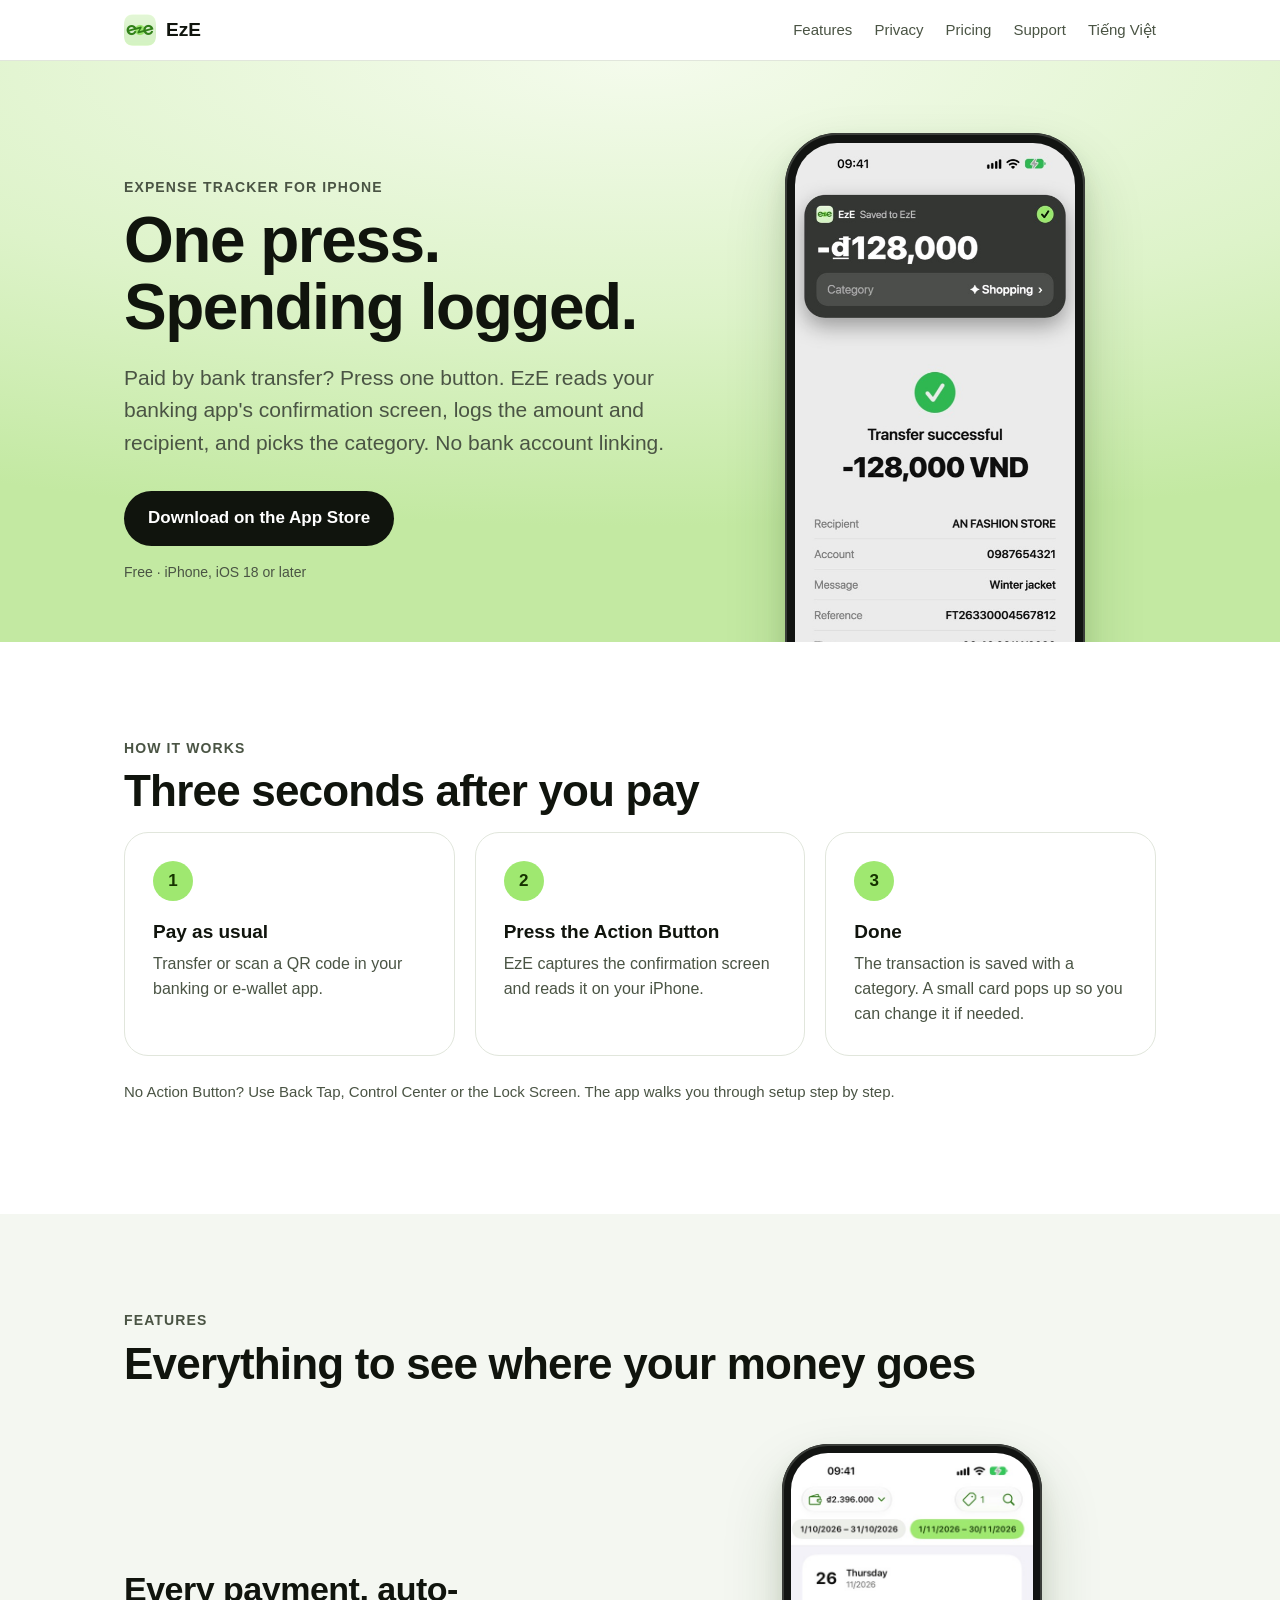
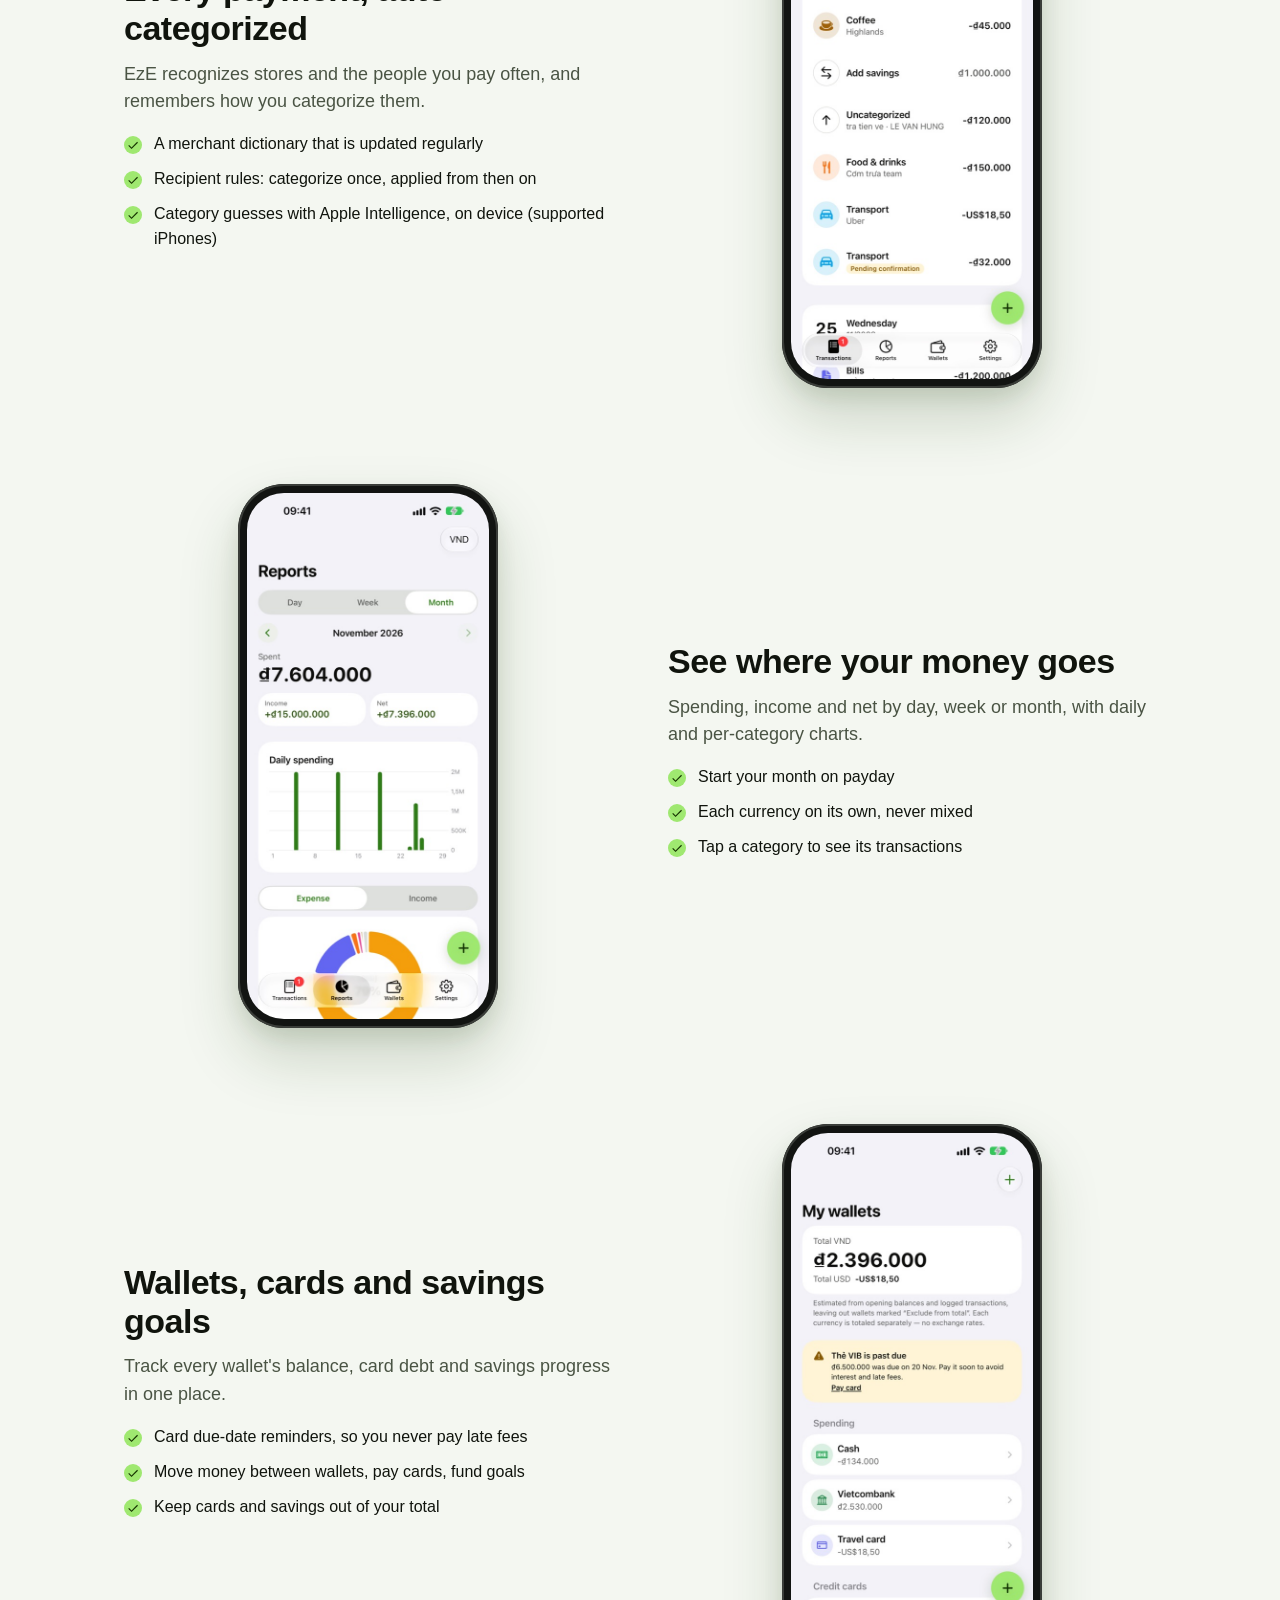
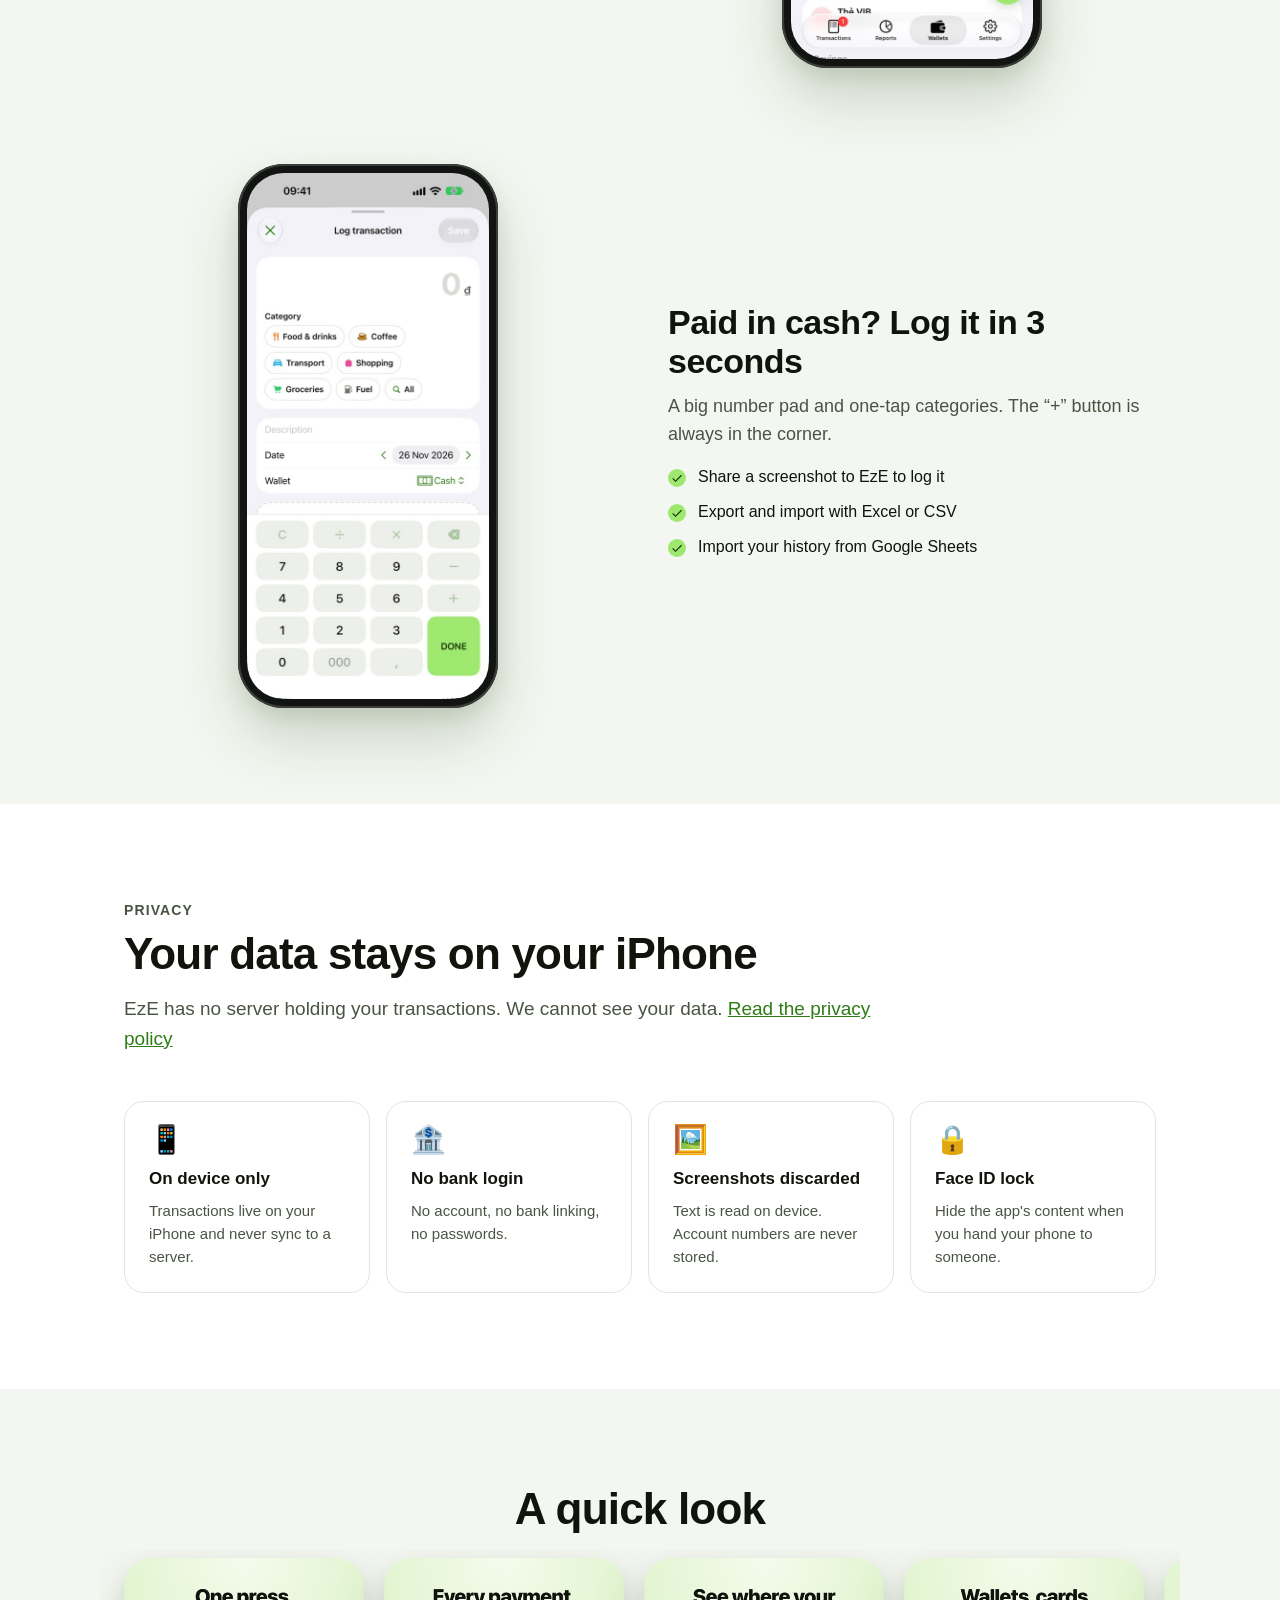
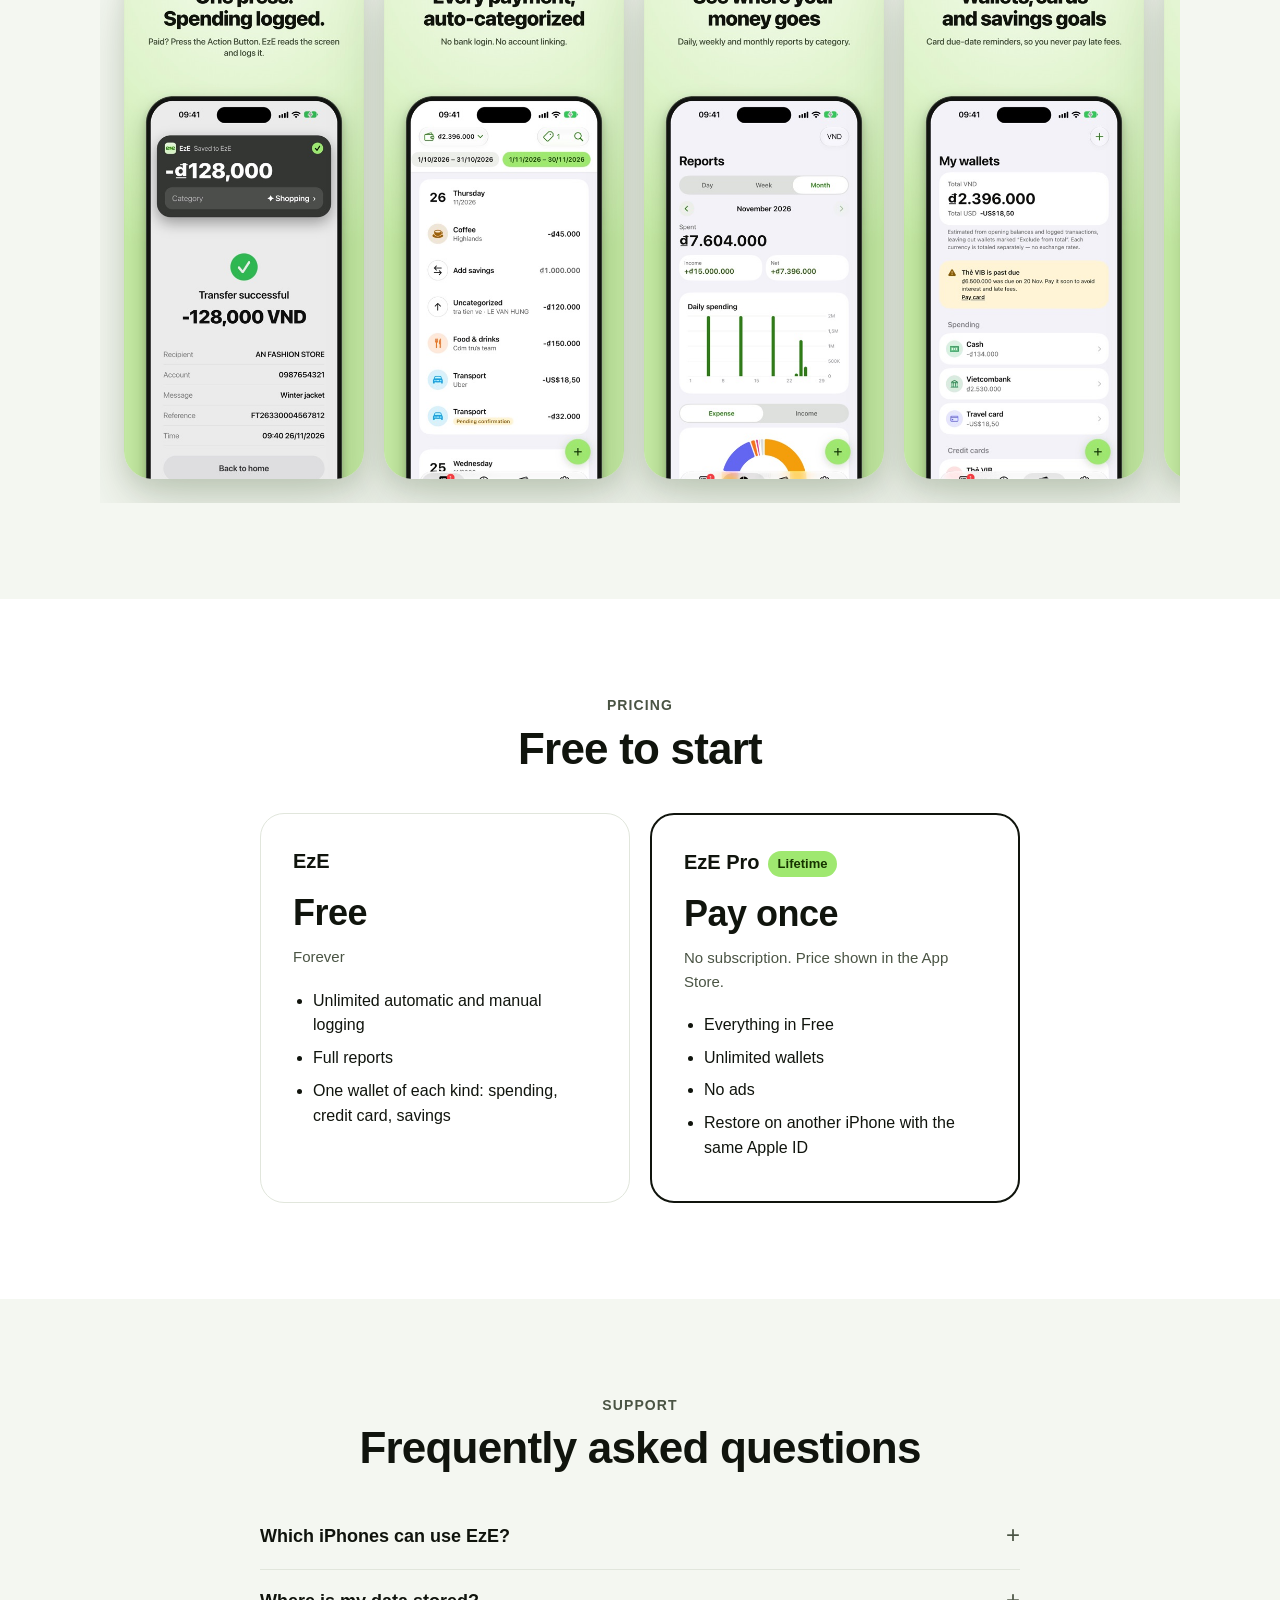
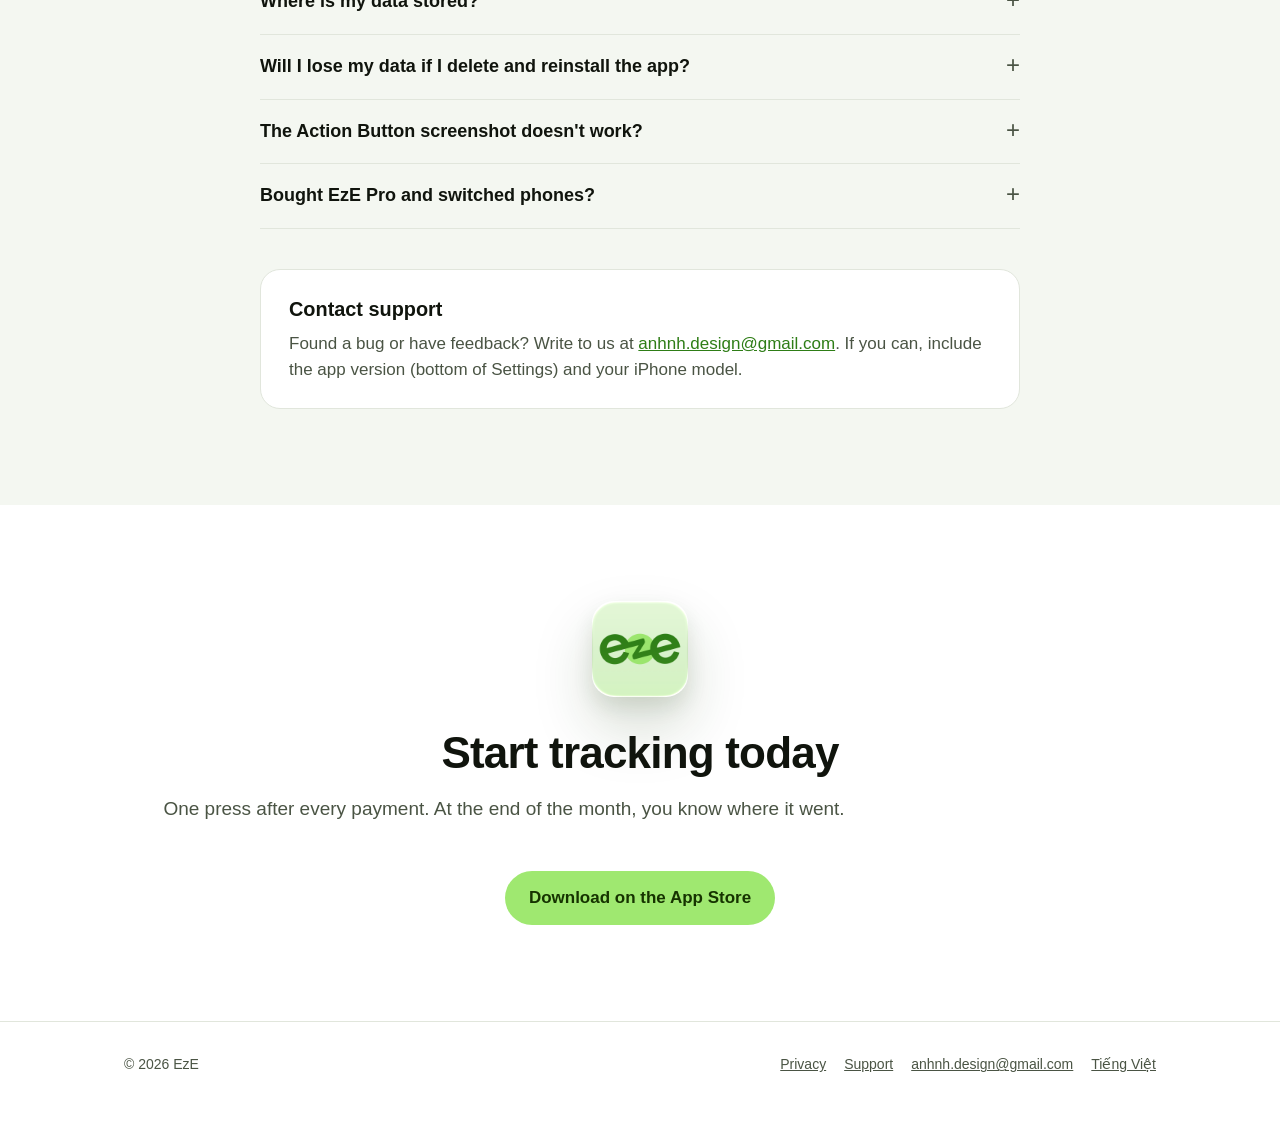
==== commit 6cd503a7: "Home page: drop the ads line from the Free plan until ads ship Co-Authored-By: Claude Opus 5.5 <nore" ====
--- a/en/index.html
+++ b/en/index.html
@@ -116,7 +116,7 @@
           <h3>EzE</h3>
           <div class="price">Free</div>
           <p class="per">Forever</p>
-          <ul><li>Unlimited automatic and manual logging</li><li>Full reports</li><li>One wallet of each kind: spending, credit card, savings</li><li>Includes ads</li></ul>
+          <ul><li>Unlimited automatic and manual logging</li><li>Full reports</li><li>One wallet of each kind: spending, credit card, savings</li></ul>
         </div>
         <div class="plan pro">
           <h3>EzE Pro<span class="badge">Lifetime</span></h3>
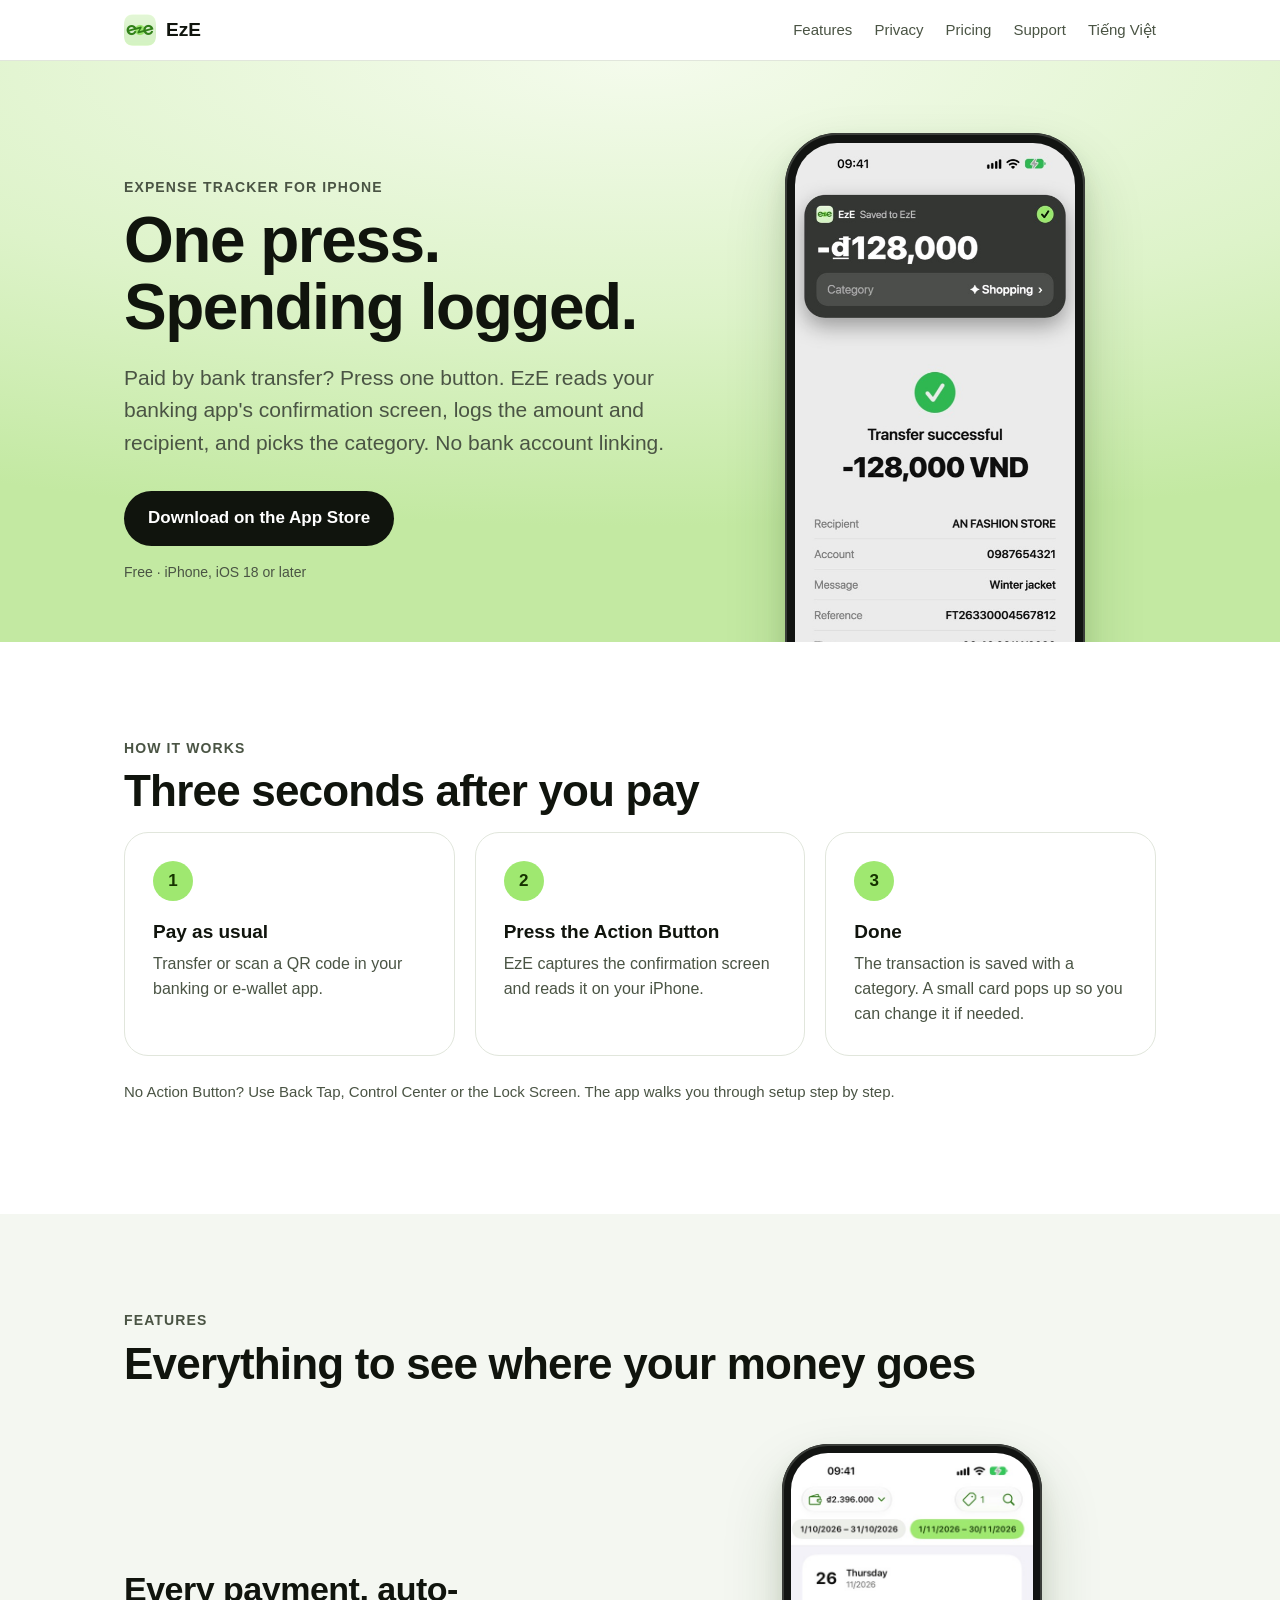
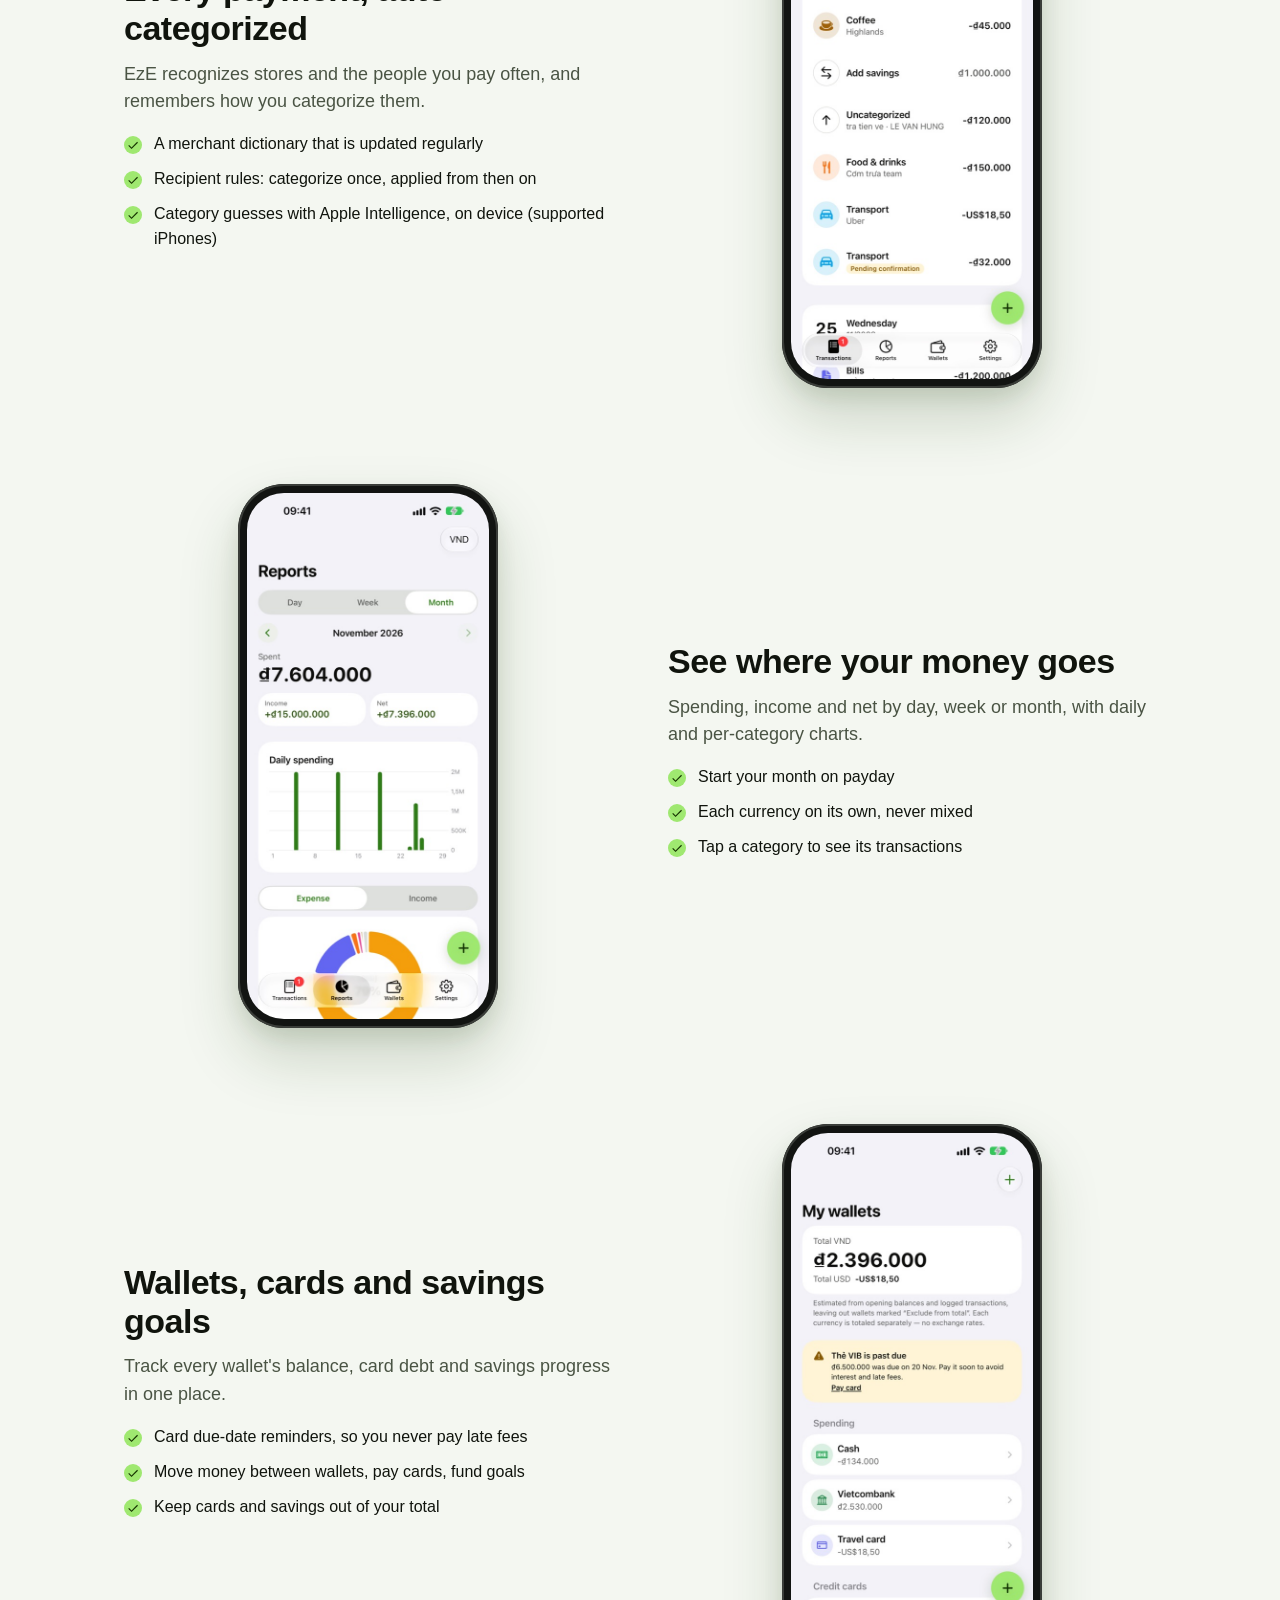
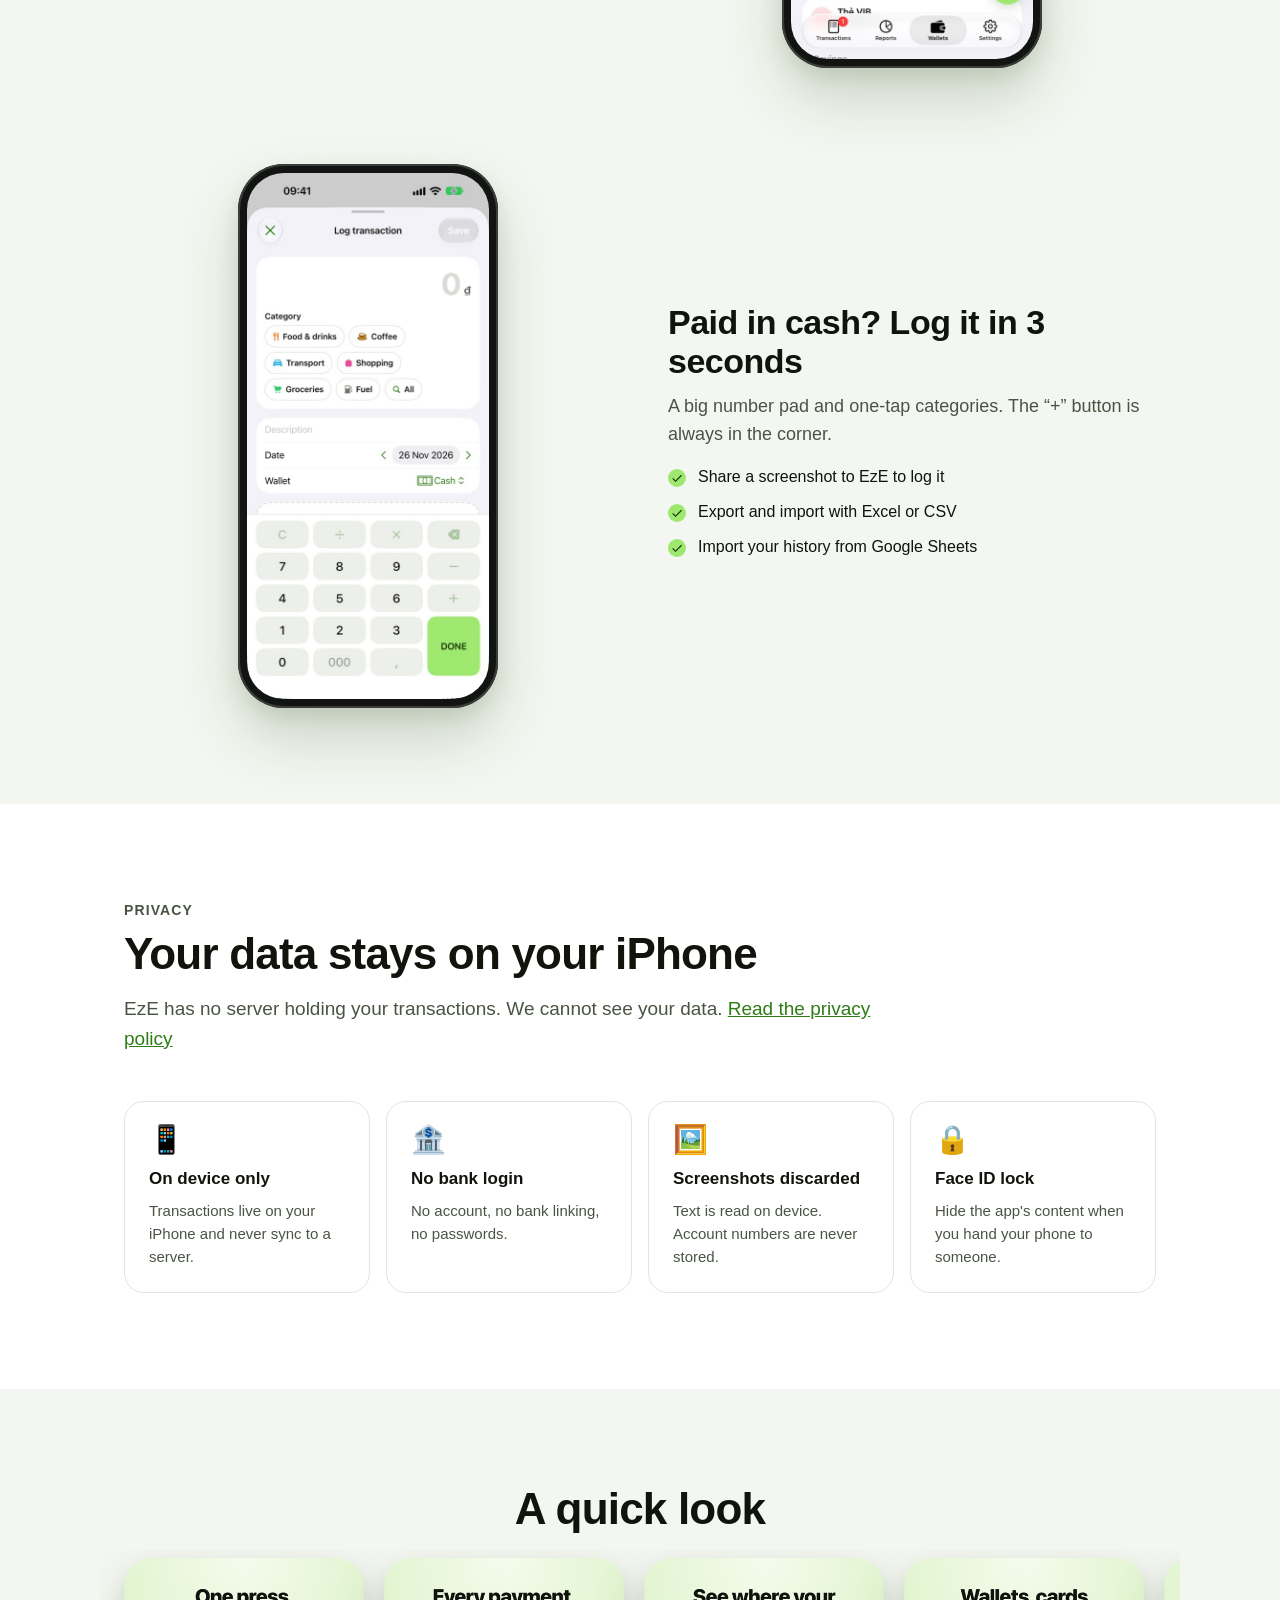
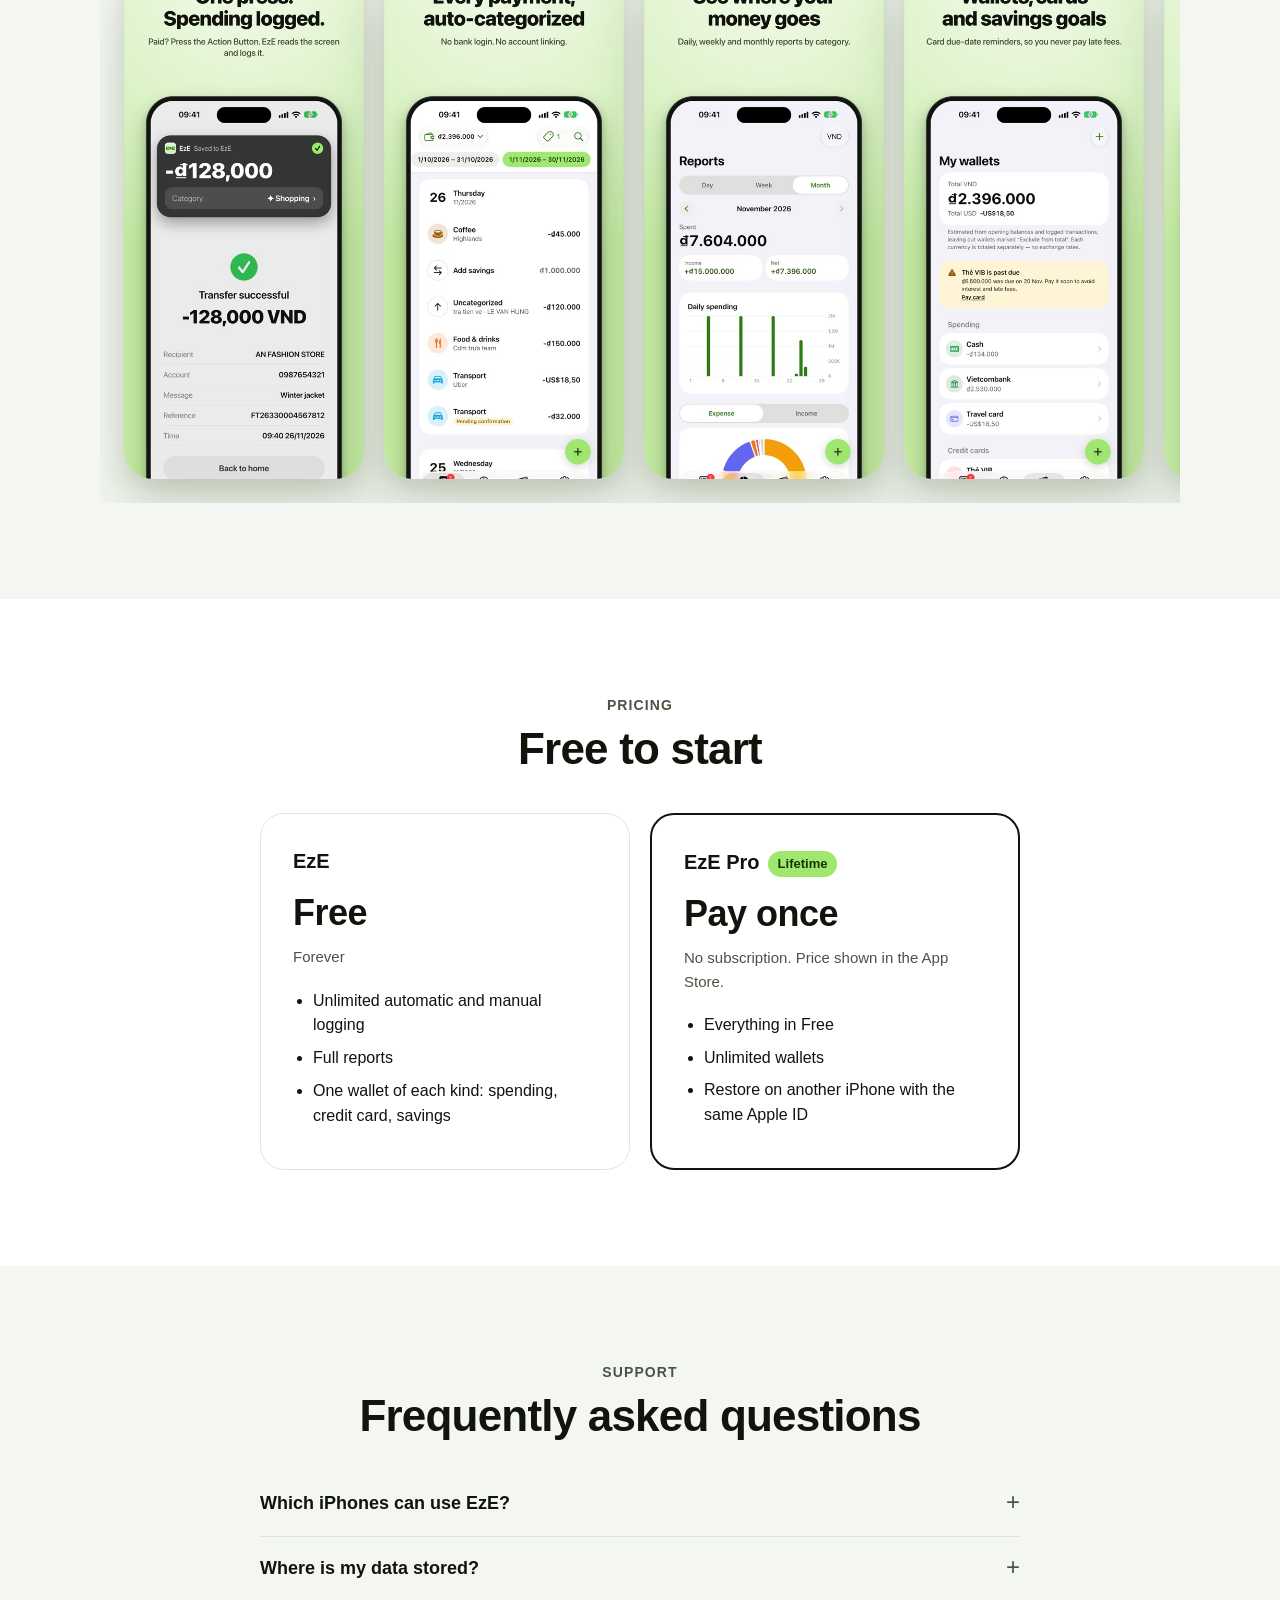
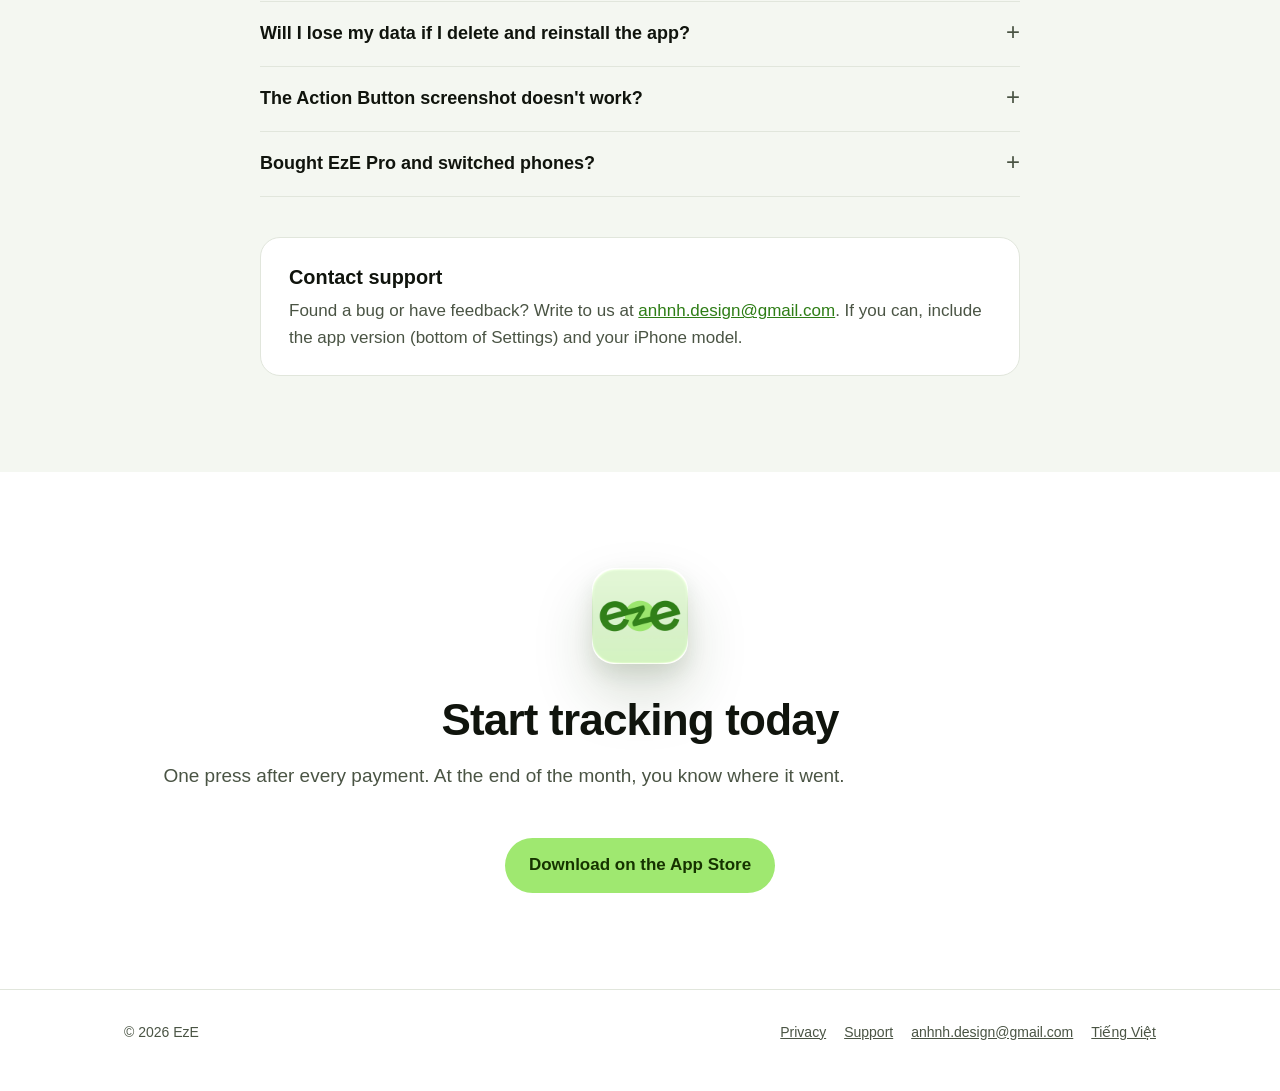
==== commit 97cc6288: "Home page: drop 'No ads' from Pro until ads ship Co-Authored-By: Claude Opus 5.5 <noreply@anthropic." ====
--- a/en/index.html
+++ b/en/index.html
@@ -122,7 +122,7 @@
           <h3>EzE Pro<span class="badge">Lifetime</span></h3>
           <div class="price">Pay once</div>
           <p class="per">No subscription. Price shown in the App Store.</p>
-          <ul><li>Everything in Free</li><li>Unlimited wallets</li><li>No ads</li><li>Restore on another iPhone with the same Apple ID</li></ul>
+          <ul><li>Everything in Free</li><li>Unlimited wallets</li><li>Restore on another iPhone with the same Apple ID</li></ul>
         </div>
       </div>
     </div>
